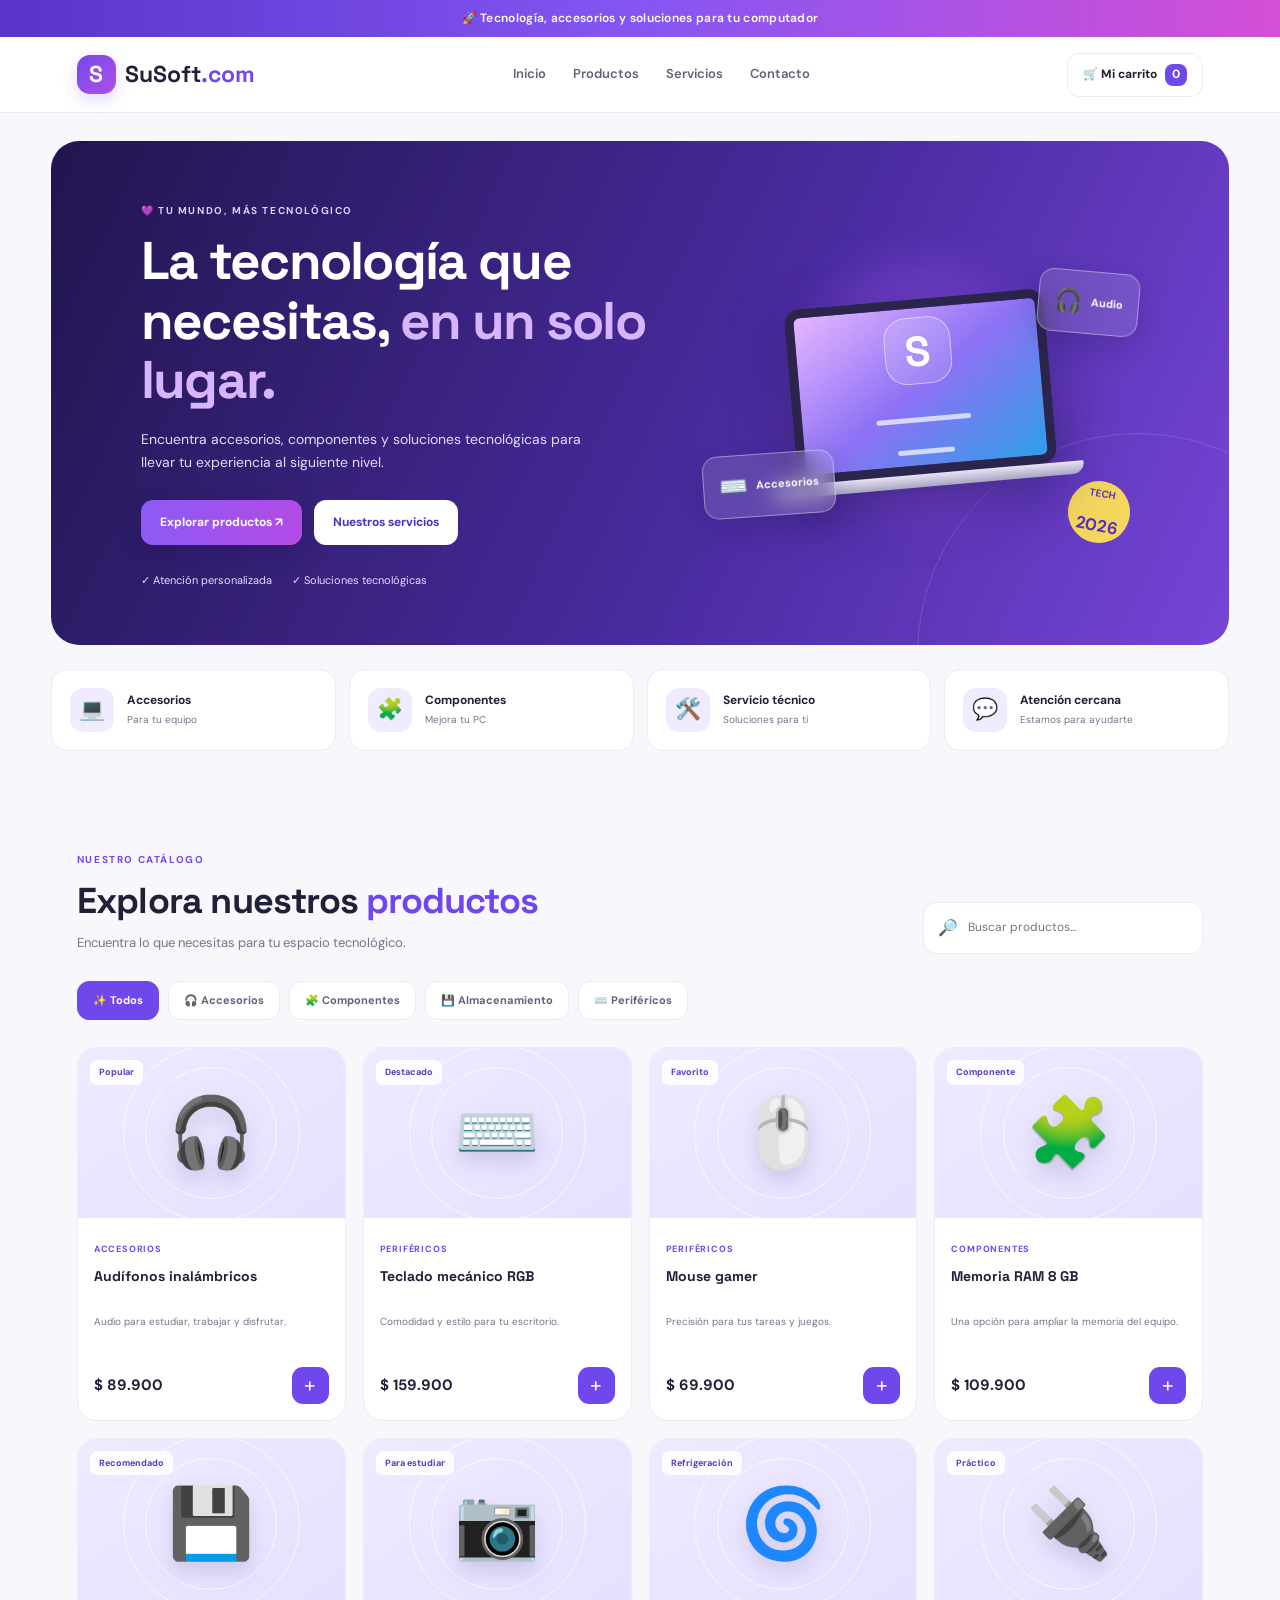
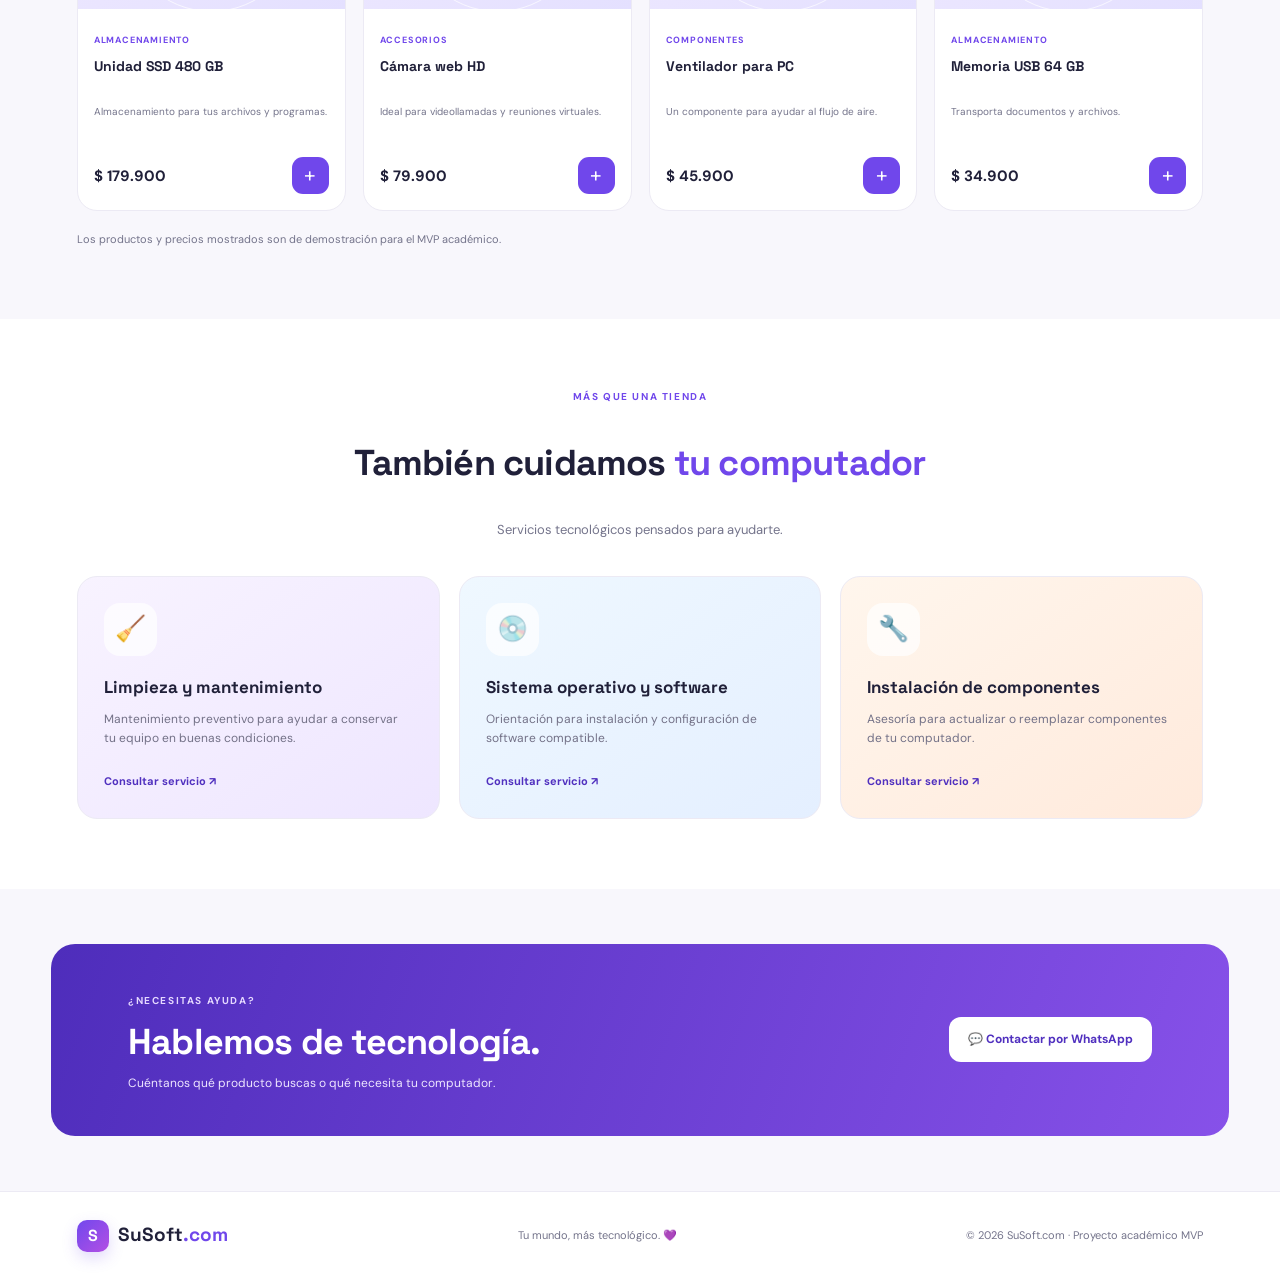
==== frontend/index.html @ 94ce2be9 "Primer avance del proyecto SuSoft.com" ====
<!DOCTYPE html>
<html lang="es">
<head>
    <meta charset="UTF-8">
    <meta name="viewport" content="width=device-width, initial-scale=1.0">
    <meta name="description" content="SuSoft.com: productos tecnológicos, accesorios y servicios para tu computador.">
    <title>SuSoft.com | Tecnología para todos</title>
    <link rel="stylesheet" href="styles.css">
    <script src="script.js" defer></script>
</head>
<body>
    <div class="top-bar">
        🚀 Tecnología, accesorios y soluciones para tu computador
    </div>

    <header class="header">
        <a href="#" class="logo">
            <span class="logo-icon">S</span>
            <span>SuSoft<span class="logo-dot">.com</span></span>
        </a>

        <nav class="nav">
            <a href="#inicio">Inicio</a>
            <a href="#productos">Productos</a>
            <a href="#servicios">Servicios</a>
            <a href="#contacto">Contacto</a>
        </nav>

        <button class="cart-button" id="cart-button" aria-label="Ver carrito">
            🛒 Mi carrito <span id="cart-count">0</span>
        </button>
    </header>

    <main>
        <section class="hero" id="inicio">
            <div class="hero-content">
                <span class="eyebrow">💜 TU MUNDO, MÁS TECNOLÓGICO</span>
                <h1>La tecnología que necesitas, <span>en un solo lugar.</span></h1>
                <p>
                    Encuentra accesorios, componentes y soluciones tecnológicas
                    para llevar tu experiencia al siguiente nivel.
                </p>
                <div class="hero-actions">
                    <a href="#productos" class="btn btn-primary">Explorar productos ↗</a>
                    <a href="#servicios" class="btn btn-light">Nuestros servicios</a>
                </div>
                <div class="hero-points">
                    <span>✓ Atención personalizada</span>
                    <span>✓ Soluciones tecnológicas</span>
                </div>
            </div>

            <div class="hero-art" aria-label="Ilustración tecnológica">
                <div class="art-glow"></div>
                <div class="floating-card card-one">🎧<span>Audio</span></div>
                <div class="floating-card card-two">⌨️<span>Accesorios</span></div>
                <div class="device-card">
                    <div class="device-screen">
                        <span class="screen-symbol">S</span>
                        <span class="screen-line"></span>
                        <span class="screen-line short"></span>
                    </div>
                    <div class="device-base"></div>
                </div>
                <div class="hero-badge">TECH<br><strong>2026</strong></div>
            </div>
        </section>

        <section class="benefits">
            <article><span>💻</span><div><strong>Accesorios</strong><small>Para tu equipo</small></div></article>
            <article><span>🧩</span><div><strong>Componentes</strong><small>Mejora tu PC</small></div></article>
            <article><span>🛠️</span><div><strong>Servicio técnico</strong><small>Soluciones para ti</small></div></article>
            <article><span>💬</span><div><strong>Atención cercana</strong><small>Estamos para ayudarte</small></div></article>
        </section>

        <section class="products-section section" id="productos">
            <div class="section-heading">
                <div>
                    <span class="eyebrow">NUESTRO CATÁLOGO</span>
                    <h2>Explora nuestros <span>productos</span></h2>
                    <p>Encuentra lo que necesitas para tu espacio tecnológico.</p>
                </div>
                <div class="search-box">
                    <span>🔎</span>
                    <input id="search-input" type="search" placeholder="Buscar productos..." aria-label="Buscar productos">
                </div>
            </div>

            <div class="categories" id="categories">
                <button class="category active" data-category="Todos">✨ Todos</button>
                <button class="category" data-category="Accesorios">🎧 Accesorios</button>
                <button class="category" data-category="Componentes">🧩 Componentes</button>
                <button class="category" data-category="Almacenamiento">💾 Almacenamiento</button>
                <button class="category" data-category="Periféricos">⌨️ Periféricos</button>
            </div>

            <div class="product-grid" id="product-grid">
                <p class="loading">Cargando catálogo...</p>
            </div>
            <p class="catalog-note">Los productos y precios mostrados son de demostración para el MVP académico.</p>
        </section>

        <section class="services-section section" id="servicios">
            <div class="section-heading centered">
                <span class="eyebrow">MÁS QUE UNA TIENDA</span>
                <h2>También cuidamos <span>tu computador</span></h2>
                <p>Servicios tecnológicos pensados para ayudarte.</p>
            </div>

            <div class="service-grid">
                <article class="service-card service-purple">
                    <div class="service-icon">🧹</div>
                    <h3>Limpieza y mantenimiento</h3>
                    <p>Mantenimiento preventivo para ayudar a conservar tu equipo en buenas condiciones.</p>
                    <a href="#contacto">Consultar servicio ↗</a>
                </article>
                <article class="service-card service-blue">
                    <div class="service-icon">💿</div>
                    <h3>Sistema operativo y software</h3>
                    <p>Orientación para instalación y configuración de software compatible.</p>
                    <a href="#contacto">Consultar servicio ↗</a>
                </article>
                <article class="service-card service-orange">
                    <div class="service-icon">🔧</div>
                    <h3>Instalación de componentes</h3>
                    <p>Asesoría para actualizar o reemplazar componentes de tu computador.</p>
                    <a href="#contacto">Consultar servicio ↗</a>
                </article>
            </div>
        </section>

        <section class="contact-section" id="contacto">
            <div>
                <span class="eyebrow">¿NECESITAS AYUDA?</span>
                <h2>Hablemos de tecnología.</h2>
                <p>Cuéntanos qué producto buscas o qué necesita tu computador.</p>
            </div>
            <a class="btn btn-light" href="https://wa.me/" target="_blank" rel="noopener noreferrer">💬 Contactar por WhatsApp</a>
        </section>
    </main>

    <footer class="footer">
        <a href="#inicio" class="logo">
            <span class="logo-icon">S</span>
            <span>SuSoft<span class="logo-dot">.com</span></span>
        </a>
        <p>Tu mundo, más tecnológico. 💜</p>
        <small>© 2026 SuSoft.com · Proyecto académico MVP</small>
    </footer>

    <div class="toast" id="toast" role="status" aria-live="polite"></div>

    <dialog class="cart-dialog" id="cart-dialog">
        <div class="dialog-header">
            <div>
                <span class="eyebrow">TU COMPRA</span>
                <h2>Mi carrito 🛒</h2>
            </div>
            <button class="close-button" id="close-cart" aria-label="Cerrar carrito">✕</button>
        </div>
        <div id="cart-items" class="cart-items"></div>
        <div class="cart-total">
            <span>Total estimado</span>
            <strong id="cart-total">$0</strong>
        </div>
        <p class="cart-disclaimer">Carrito demostrativo. Todavía no procesa pagos ni pedidos reales.</p>
    </dialog>
</body>
</html>
---- frontend/styles.css ----
@import url('https://fonts.googleapis.com/css2?family=DM+Sans:wght@400;500;600;700&family=Space+Grotesk:wght@400;500;600;700&display=swap');

:root {
    --purple: #7047eb;
    --purple-dark: #5030bf;
    --ink: #202039;
    --muted: #74748b;
    --surface: #ffffff;
    --background: #f8f7fc;
    --border: #eceaf4;
    --radius: 20px;
}

* {
    box-sizing: border-box;
    margin: 0;
    padding: 0;
}

html {
    scroll-behavior: smooth;
    scroll-padding-top: 95px;
}

body {
    font-family: 'DM Sans', sans-serif;
    color: var(--ink);
    background: var(--background);
    line-height: 1.6;
}

button, input {
    font: inherit;
}

button, a {
    -webkit-tap-highlight-color: transparent;
}

a {
    color: inherit;
    text-decoration: none;
}

button {
    cursor: pointer;
}

.top-bar {
    padding: 9px 20px;
    text-align: center;
    color: white;
    background: linear-gradient(90deg, #5834cb, #8556f2, #d44fd6);
    font-size: 12px;
    font-weight: 600;
    letter-spacing: .3px;
}

.header {
    min-height: 76px;
    padding: 12px 6%;
    display: flex;
    align-items: center;
    justify-content: space-between;
    gap: 24px;
    background: white;
    border-bottom: 1px solid var(--border);
}

.logo {
    display: inline-flex;
    align-items: center;
    gap: 9px;
    font-family: 'Space Grotesk', sans-serif;
    font-size: 23px;
    font-weight: 700;
    white-space: nowrap;
}

.logo-icon {
    display: grid;
    place-items: center;
    width: 39px;
    height: 39px;
    border-radius: 13px;
    color: white;
    background: linear-gradient(135deg, #7148ed, #b34fe4);
    box-shadow: 0 6px 15px #7047eb35;
}

.logo-dot {
    color: var(--purple);
}

.nav {
    display: flex;
    align-items: center;
    gap: 27px;
}

.nav a {
    color: #626178;
    font-size: 13px;
    font-weight: 600;
    transition: color .2s;
}

.nav a:hover {
    color: var(--purple);
}

.cart-button {
    padding: 10px 15px;
    border: 1px solid var(--border);
    border-radius: 12px;
    color: var(--ink);
    background: white;
    font-size: 12px;
    font-weight: 700;
    white-space: nowrap;
}

#cart-count {
    display: inline-grid;
    place-items: center;
    min-width: 22px;
    height: 22px;
    margin-left: 5px;
    border-radius: 8px;
    color: white;
    background: var(--purple);
}

.hero {
    position: relative;
    overflow: hidden;
    display: grid;
    grid-template-columns: 1.1fr .9fr;
    align-items: center;
    gap: 30px;
    min-height: 440px;
    margin: 28px 4% 0;
    padding: 55px 7%;
    border-radius: 28px;
    color: white;
    background: linear-gradient(115deg, #21154e, #492b9f 58%, #7545d7);
}

.hero::after {
    position: absolute;
    right: -130px;
    bottom: -230px;
    width: 440px;
    height: 440px;
    border: 1px solid #ffffff22;
    border-radius: 50%;
    content: "";
}

.hero-content {
    position: relative;
    z-index: 2;
    max-width: 580px;
}

.eyebrow {
    display: inline-block;
    margin-bottom: 12px;
    color: var(--purple);
    font-size: 10px;
    font-weight: 700;
    letter-spacing: 1.6px;
}

.hero .eyebrow {
    color: #e0ceff;
}

.hero h1 {
    font-family: 'Space Grotesk', sans-serif;
    font-size: clamp(32px, 4.2vw, 53px);
    line-height: 1.12;
    letter-spacing: -1.7px;
}

.hero h1 span {
    color: #d7b6ff;
}

.hero-content > p {
    max-width: 440px;
    margin-top: 19px;
    color: #e1daf8;
    font-size: 14px;
}

.hero-actions {
    display: flex;
    flex-wrap: wrap;
    gap: 12px;
    margin-top: 27px;
}

.btn {
    display: inline-flex;
    align-items: center;
    justify-content: center;
    min-height: 45px;
    padding: 12px 19px;
    border: 0;
    border-radius: 12px;
    font-size: 12px;
    font-weight: 700;
    transition: transform .2s, box-shadow .2s;
}

.btn:hover {
    transform: translateY(-2px);
}

.btn-primary {
    color: white;
    background: linear-gradient(100deg, #8c5af5, #b44be5);
    box-shadow: 0 8px 22px #150d4238;
}

.btn-light {
    color: var(--purple-dark);
    background: white;
}

.hero-points {
    display: flex;
    flex-wrap: wrap;
    gap: 20px;
    margin-top: 27px;
    color: #e4dcff;
    font-size: 11px;
}

.hero-art {
    position: relative;
    display: grid;
    place-items: center;
    min-height: 300px;
}

.art-glow {
    position: absolute;
    width: 260px;
    height: 260px;
    border-radius: 50%;
    background: #a45aff4c;
    filter: blur(20px);
}

.device-card {
    position: relative;
    z-index: 1;
    width: min(260px, 75%);
    transform: rotate(-5deg);
}

.device-screen {
    display: grid;
    place-items: center;
    gap: 15px;
    height: 175px;
    border: 9px solid #2b244b;
    border-radius: 15px;
    background: linear-gradient(145deg, #e4b6ff, #8d71f5 50%, #2f9fe7);
    box-shadow: 0 25px 55px #140c3c80;
}

.screen-symbol {
    display: grid;
    place-items: center;
    width: 67px;
    height: 67px;
    border: 1px solid #ffffff80;
    border-radius: 22px;
    color: white;
    background: #ffffff25;
    font-family: 'Space Grotesk', sans-serif;
    font-size: 42px;
    font-weight: 700;
}

.screen-line {
    width: 95px;
    height: 5px;
    border-radius: 10px;
    background: #ffffffb3;
}

.screen-line.short {
    width: 57px;
    margin-top: -8px;
}

.device-base {
    width: 120%;
    height: 13px;
    margin-left: -10%;
    border-radius: 2px 2px 14px 14px;
    background: linear-gradient(#e7e4f2, #a8a4c3);
}

.floating-card {
    position: absolute;
    z-index: 2;
    display: flex;
    align-items: center;
    gap: 8px;
    padding: 12px 15px;
    border: 1px solid #ffffff65;
    border-radius: 15px;
    color: white;
    background: #ffffff20;
    backdrop-filter: blur(12px);
    font-size: 23px;
    box-shadow: 0 10px 30px #140c3c30;
}

.floating-card span {
    font-size: 11px;
    font-weight: 700;
}

.card-one {
    top: 28px;
    right: 0;
    transform: rotate(5deg);
}

.card-two {
    bottom: 27px;
    left: 0;
    transform: rotate(-4deg);
}

.hero-badge {
    position: absolute;
    right: 9px;
    bottom: 0;
    display: grid;
    place-items: center;
    width: 62px;
    height: 62px;
    border-radius: 50%;
    color: #5932bd;
    background: #f5d75e;
    font-size: 10px;
    font-weight: 700;
    line-height: 1.2;
    transform: rotate(10deg);
}

.hero-badge strong {
    font-size: 17px;
}

.benefits {
    display: grid;
    grid-template-columns: repeat(4, 1fr);
    gap: 13px;
    margin: 24px 4%;
}

.benefits article {
    display: flex;
    align-items: center;
    gap: 13px;
    padding: 18px;
    border: 1px solid var(--border);
    border-radius: 16px;
    background: white;
}

.benefits article > span {
    display: grid;
    place-items: center;
    flex-shrink: 0;
    width: 44px;
    height: 44px;
    border-radius: 13px;
    background: #f0ebff;
    font-size: 21px;
}

.benefits strong, .benefits small {
    display: block;
}

.benefits strong {
    font-size: 12px;
}

.benefits small {
    margin-top: 2px;
    color: var(--muted);
    font-size: 10px;
}

.section {
    padding: 70px 6%;
}

.section-heading {
    display: flex;
    align-items: end;
    justify-content: space-between;
    gap: 25px;
}

.section-heading h2, .contact-section h2 {
    font-family: 'Space Grotesk', sans-serif;
    font-size: clamp(25px, 3vw, 36px);
    line-height: 1.2;
    letter-spacing: -.8px;
}

.section-heading h2 span {
    color: var(--purple);
}

.section-heading p {
    margin-top: 10px;
    color: var(--muted);
    font-size: 13px;
}

.search-box {
    display: flex;
    align-items: center;
    gap: 10px;
    width: min(280px, 100%);
    padding: 12px 14px;
    border: 1px solid var(--border);
    border-radius: 13px;
    background: white;
}

.search-box input {
    width: 100%;
    min-width: 0;
    border: 0;
    outline: none;
    color: var(--ink);
    background: transparent;
    font-size: 12px;
}

.categories {
    display: flex;
    flex-wrap: wrap;
    gap: 9px;
    margin: 27px 0;
}

.category {
    padding: 10px 15px;
    border: 1px solid var(--border);
    border-radius: 12px;
    color: #626178;
    background: white;
    font-size: 11px;
    font-weight: 700;
    transition: .2s;
}

.category:hover, .category.active {
    border-color: var(--purple);
    color: white;
    background: var(--purple);
}

.product-grid {
    display: grid;
    grid-template-columns: repeat(4, minmax(0, 1fr));
    gap: 17px;
}

.product-card {
    overflow: hidden;
    border: 1px solid var(--border);
    border-radius: var(--radius);
    background: white;
    transition: transform .25s, box-shadow .25s;
}

.product-card:hover {
    transform: translateY(-5px);
    box-shadow: 0 15px 35px #31205e12;
}

.product-art {
    position: relative;
    display: grid;
    place-items: center;
    min-height: 170px;
    overflow: hidden;
    background: linear-gradient(145deg, #f0eaff, #e4e0ff);
}

.product-art::before, .product-art::after {
    position: absolute;
    width: 130px;
    height: 130px;
    border: 1px solid #ffffffb0;
    border-radius: 50%;
    content: "";
}

.product-art::after {
    width: 175px;
    height: 175px;
}

.product-emoji {
    position: relative;
    z-index: 1;
    font-size: 69px;
    filter: drop-shadow(0 10px 10px #31205e25);
    transition: transform .25s;
}

.product-card:hover .product-emoji {
    transform: scale(1.08) rotate(-3deg);
}

.product-tag {
    position: absolute;
    z-index: 2;
    top: 12px;
    left: 12px;
    padding: 5px 9px;
    border-radius: 7px;
    color: #5d37c8;
    background: #ffffffdc;
    font-size: 9px;
    font-weight: 700;
}

.product-info {
    padding: 16px;
}

.product-category {
    color: var(--purple);
    font-size: 9px;
    font-weight: 700;
    text-transform: uppercase;
    letter-spacing: .8px;
}

.product-info h3 {
    min-height: 42px;
    margin-top: 6px;
    font-family: 'Space Grotesk', sans-serif;
    font-size: 14px;
    line-height: 1.5;
}

.product-description {
    min-height: 38px;
    margin-top: 6px;
    color: var(--muted);
    font-size: 10px;
}

.product-bottom {
    display: flex;
    align-items: center;
    justify-content: space-between;
    gap: 8px;
    margin-top: 15px;
}

.product-price {
    font-size: 15px;
    font-weight: 700;
}

.add-button {
    display: grid;
    place-items: center;
    width: 37px;
    height: 37px;
    border: 0;
    border-radius: 11px;
    color: white;
    background: var(--purple);
    font-size: 21px;
    transition: background .2s, transform .2s;
}

.add-button:hover {
    background: var(--purple-dark);
    transform: scale(1.06);
}

.catalog-note {
    margin-top: 20px;
    color: var(--muted);
    font-size: 11px;
}

.loading, .empty-results {
    grid-column: 1 / -1;
    padding: 30px;
    color: var(--muted);
    text-align: center;
}

.services-section {
    background: white;
}

.centered {
    display: flex;
    flex-direction: column;
    align-items: center;
    text-align: center;
}

.service-grid {
    display: grid;
    grid-template-columns: repeat(3, 1fr);
    gap: 19px;
    margin-top: 35px;
}

.service-card {
    padding: 26px;
    border: 1px solid var(--border);
    border-radius: 20px;
}

.service-purple {
    background: linear-gradient(145deg, #f8f3ff, #eee6ff);
}

.service-blue {
    background: linear-gradient(145deg, #eff8ff, #e4efff);
}

.service-orange {
    background: linear-gradient(145deg, #fff6ed, #ffeadc);
}

.service-icon {
    display: grid;
    place-items: center;
    width: 53px;
    height: 53px;
    border-radius: 16px;
    background: #ffffffb8;
    font-size: 25px;
}

.service-card h3 {
    margin-top: 18px;
    font-family: 'Space Grotesk', sans-serif;
    font-size: 17px;
}

.service-card p {
    margin: 9px 0 18px;
    color: #737187;
    font-size: 12px;
}

.service-card a {
    color: var(--purple-dark);
    font-size: 11px;
    font-weight: 700;
}

.contact-section {
    display: flex;
    align-items: center;
    justify-content: space-between;
    gap: 25px;
    margin: 55px 4%;
    padding: 42px 6%;
    border-radius: 24px;
    color: white;
    background: linear-gradient(110deg, #4e2dbb, #8751e9);
}

.contact-section .eyebrow {
    color: #e5d8ff;
}

.contact-section p {
    margin-top: 10px;
    color: #eee6ff;
    font-size: 12px;
}

.contact-section .btn {
    flex-shrink: 0;
}

.footer {
    display: flex;
    flex-wrap: wrap;
    align-items: center;
    justify-content: space-between;
    gap: 16px;
    padding: 28px 6%;
    border-top: 1px solid var(--border);
    background: white;
}

.footer .logo {
    font-size: 19px;
}

.footer .logo-icon {
    width: 32px;
    height: 32px;
    border-radius: 10px;
    font-size: 16px;
}

.footer p, .footer small {
    color: var(--muted);
    font-size: 11px;
}

.toast {
    position: fixed;
    z-index: 10;
    right: 22px;
    bottom: 22px;
    max-width: calc(100% - 44px);
    padding: 13px 19px;
    border-radius: 12px;
    color: white;
    background: #292044;
    box-shadow: 0 10px 30px #0002;
    font-size: 12px;
    opacity: 0;
    pointer-events: none;
    transform: translateY(10px);
    transition: .25s;
}

.toast.show {
    opacity: 1;
    transform: translateY(0);
}

.cart-dialog {
    width: min(480px, calc(100% - 28px));
    max-height: 85vh;
    margin: auto;
    padding: 25px;
    border: 1px solid var(--border);
    border-radius: 22px;
    color: var(--ink);
    background: white;
    box-shadow: 0 25px 80px #17102f35;
}

.cart-dialog::backdrop {
    background: #19132e85;
    backdrop-filter: blur(3px);
}

.dialog-header {
    display: flex;
    align-items: center;
    justify-content: space-between;
    gap: 15px;
}

.dialog-header h2 {
    font-family: 'Space Grotesk', sans-serif;
}

.close-button {
    width: 36px;
    height: 36px;
    border: 1px solid var(--border);
    border-radius: 10px;
    background: white;
}

.cart-items {
    display: grid;
    gap: 12px;
    max-height: 40vh;
    overflow-y: auto;
    margin: 20px 0;
}

.cart-row {
    display: flex;
    align-items: center;
    gap: 12px;
    padding: 12px;
    border-radius: 13px;
    background: var(--background);
}

.cart-row-emoji {
    font-size: 27px;
}

.cart-row-info {
    flex: 1;
    min-width: 0;
}

.cart-row-info strong, .cart-row-info small {
    display: block;
}

.cart-row-info strong {
    font-size: 12px;
}

.cart-row-info small {
    color: var(--muted);
    font-size: 11px;
}

.remove-button {
    padding: 7px;
    border: 0;
    border-radius: 8px;
    color: #b52f61;
    background: #ffeaf1;
    font-size: 10px;
}

.cart-total {
    display: flex;
    align-items: center;
    justify-content: space-between;
    padding-top: 18px;
    border-top: 1px solid var(--border);
}

.cart-total strong {
    color: var(--purple);
    font-size: 21px;
}

.cart-disclaimer {
    margin-top: 12px;
    color: var(--muted);
    font-size: 10px;
}

@media (max-width: 1000px) {
    .header {
        flex-wrap: wrap;
    }

    .nav {
        order: 3;
        width: 100%;
        justify-content: center;
        gap: 22px;
    }

    .hero {
        padding: 45px 5%;
    }

    .benefits {
        grid-template-columns: repeat(2, 1fr);
    }

    .product-grid {
        grid-template-columns: repeat(2, minmax(0, 1fr));
    }
}

@media (max-width: 650px) {
    .top-bar {
        font-size: 10px;
    }

    .header {
        padding: 14px 5%;
        gap: 12px;
    }

    .logo {
        font-size: 20px;
    }

    .cart-button {
        padding: 8px;
        font-size: 10px;
    }

    .nav {
        justify-content: space-between;
        gap: 8px;
    }

    .nav a {
        font-size: 11px;
    }

    .hero {
        grid-template-columns: 1fr;
        gap: 8px;
        margin: 16px 3%;
        padding: 36px 7%;
    }

    .hero h1 {
        font-size: 36px;
    }

    .hero-art {
        min-height: 260px;
    }

    .device-card {
        width: 220px;
    }

    .device-screen {
        height: 145px;
    }

    .benefits {
        gap: 9px;
        margin: 15px 3%;
    }

    .benefits article {
        gap: 9px;
        padding: 12px 9px;
    }

    .benefits article > span {
        width: 36px;
        height: 36px;
        font-size: 17px;
    }

    .benefits strong {
        font-size: 10px;
    }

    .benefits small {
        font-size: 9px;
    }

    .section {
        padding: 48px 5%;
    }

    .section-heading {
        align-items: stretch;
        flex-direction: column;
        gap: 18px;
    }

    .search-box {
        width: 100%;
    }

    .categories {
        gap: 7px;
    }

    .category {
        padding: 9px 10px;
        font-size: 10px;
    }

    .product-grid {
        gap: 10px;
    }

    .product-art {
        min-height: 130px;
    }

    .product-emoji {
        font-size: 52px;
    }

    .product-info {
        padding: 11px;
    }

    .product-info h3 {
        font-size: 12px;
    }

    .product-price {
        font-size: 12px;
    }

    .product-description {
        font-size: 9px;
    }

    .service-grid {
        grid-template-columns: 1fr;
    }

    .contact-section {
        align-items: flex-start;
        flex-direction: column;
        margin: 25px 3%;
        padding: 30px 7%;
    }

    .footer {
        align-items: flex-start;
        flex-direction: column;
    }
}
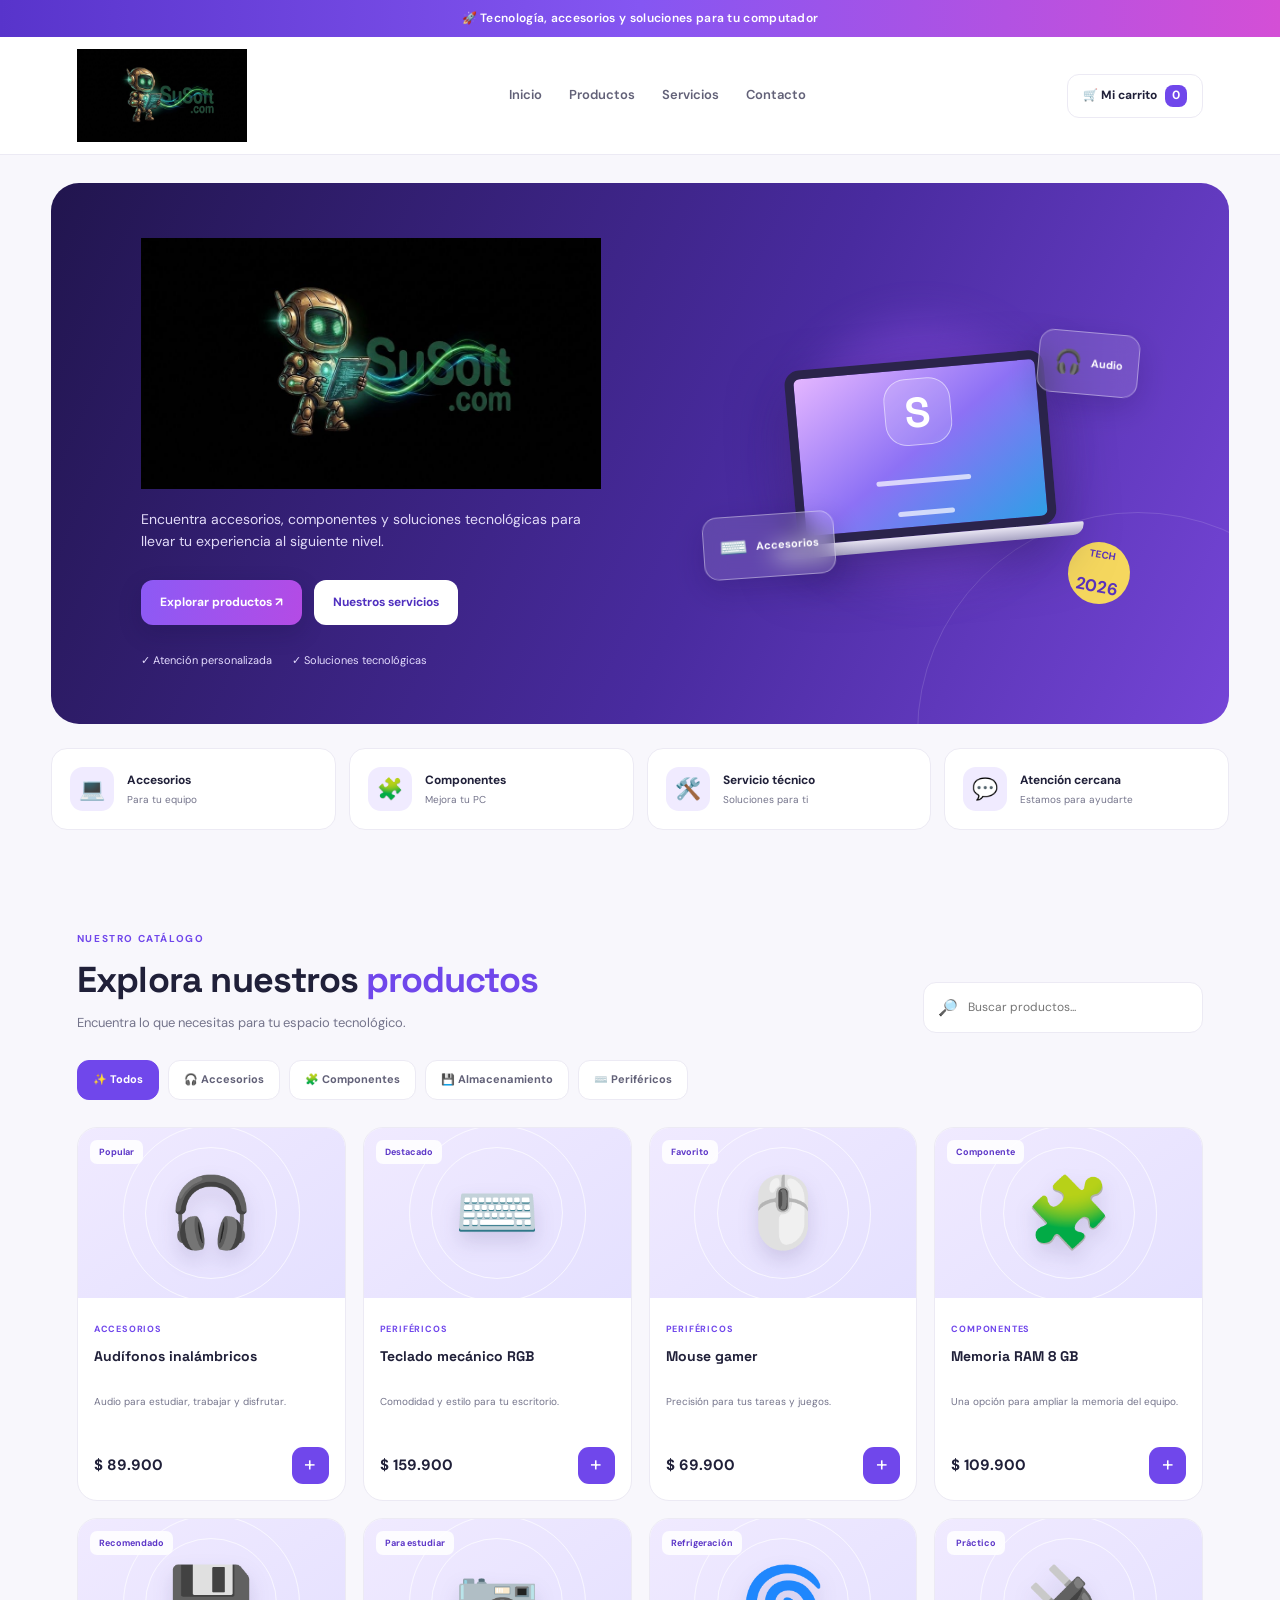
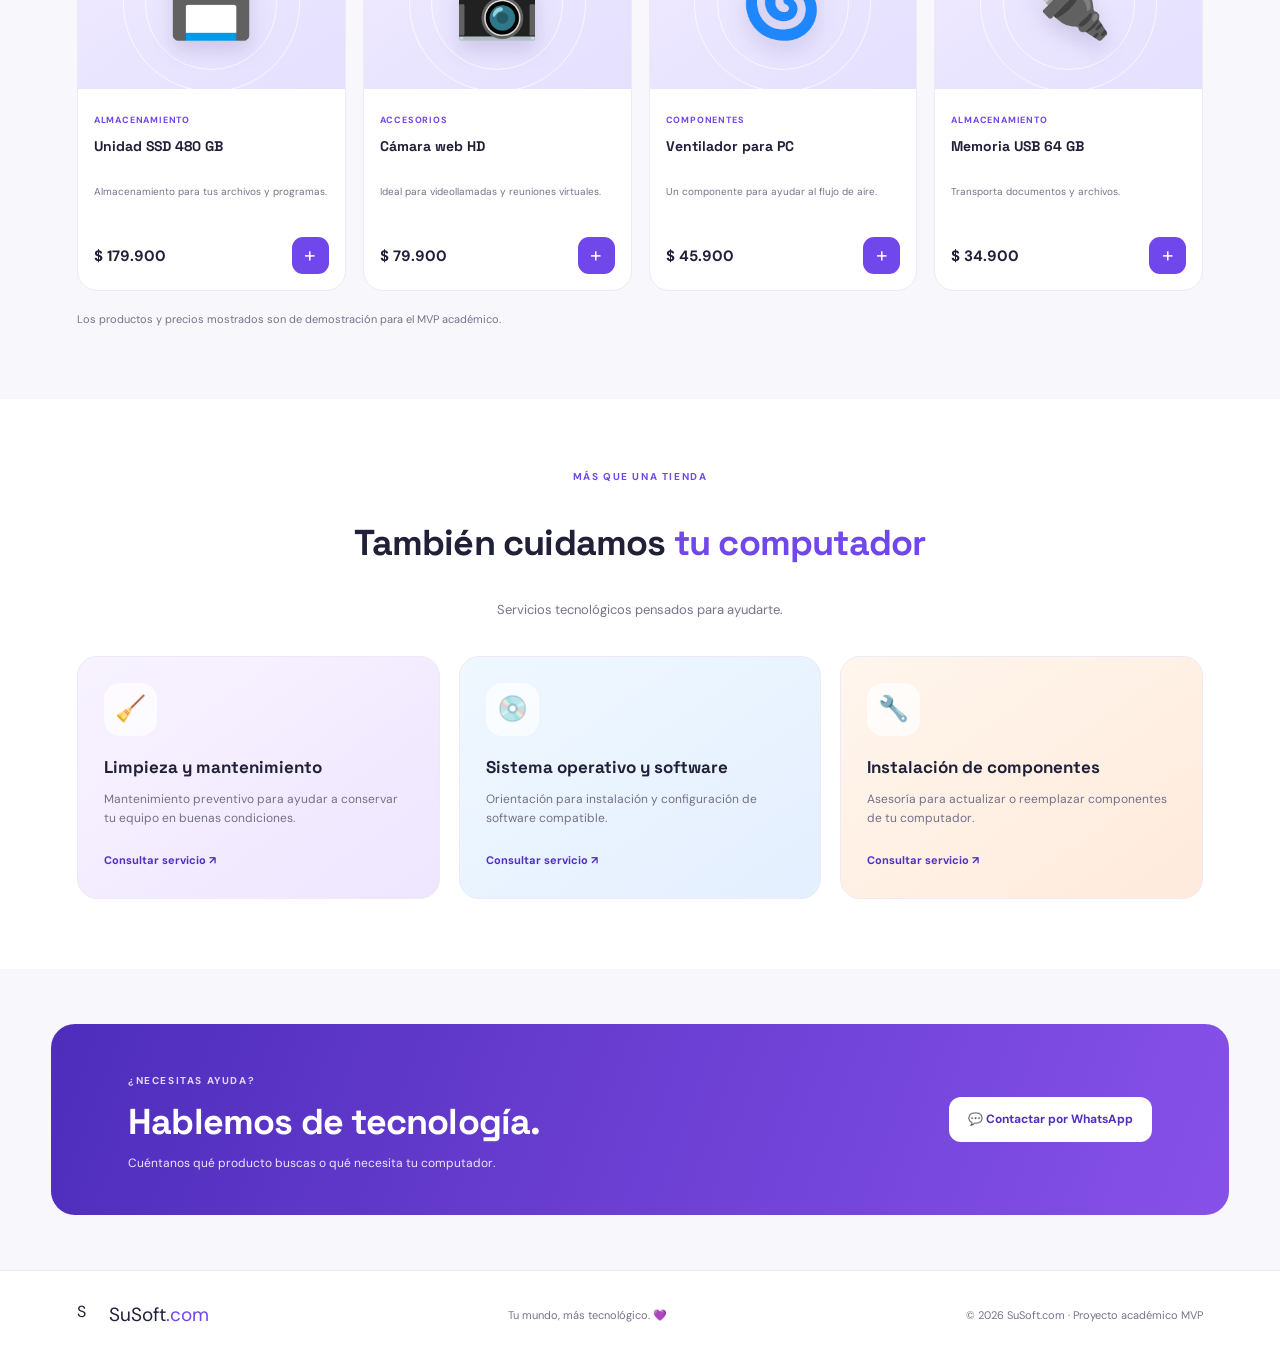
==== commit 24635a82: "Respaldo antes del rediseño futurista de SuSoft" ====
--- a/frontend/index.html
+++ b/frontend/index.html
@@ -14,29 +14,32 @@
         🚀 Tecnología, accesorios y soluciones para tu computador
     </div>
 
-    <header class="header">
-        <a href="#" class="logo">
-            <span class="logo-icon">S</span>
-            <span>SuSoft<span class="logo-dot">.com</span></span>
-        </a>
+   
+<header class="header">
+    <a href="#inicio" class="logo">
+        <img src="img/logo-susoft.jpeg" alt="SuSoft.com - Tecnología y soluciones">
+    </a>
 
-        <nav class="nav">
-            <a href="#inicio">Inicio</a>
-            <a href="#productos">Productos</a>
-            <a href="#servicios">Servicios</a>
-            <a href="#contacto">Contacto</a>
-        </nav>
+    <nav class="nav">
+        <a href="#inicio">Inicio</a>
+        <a href="#productos">Productos</a>
+        <a href="#servicios">Servicios</a>
+        <a href="#contacto">Contacto</a>
+    </nav>
 
-        <button class="cart-button" id="cart-button" aria-label="Ver carrito">
-            🛒 Mi carrito <span id="cart-count">0</span>
-        </button>
-    </header>
+    <button class="cart-button" id="cart-button" aria-label="Ver carrito">
+        🛒 Mi carrito <span id="cart-count">0</span>
+    </button>
+</header>
 
     <main>
         <section class="hero" id="inicio">
             <div class="hero-content">
-                <span class="eyebrow">💜 TU MUNDO, MÁS TECNOLÓGICO</span>
-                <h1>La tecnología que necesitas, <span>en un solo lugar.</span></h1>
+                <img 
+                src="img/logo-susoft.jpeg" 
+                alt="SuSoft.com - Tu mundo, más tecnológico"
+                class="hero-logo"
+                >
                 <p>
                     Encuentra accesorios, componentes y soluciones tecnológicas
                     para llevar tu experiencia al siguiente nivel.
--- a/frontend/styles.css
+++ b/frontend/styles.css
@@ -68,26 +68,21 @@
     border-bottom: 1px solid var(--border);
 }
 
+
 .logo {
     display: inline-flex;
     align-items: center;
-    gap: 9px;
-    font-family: 'Space Grotesk', sans-serif;
-    font-size: 23px;
-    font-weight: 700;
-    white-space: nowrap;
-}
-
-.logo-icon {
-    display: grid;
-    place-items: center;
-    width: 39px;
-    height: 39px;
-    border-radius: 13px;
-    color: white;
-    background: linear-gradient(135deg, #7148ed, #b34fe4);
-    box-shadow: 0 6px 15px #7047eb35;
-}
+    text-decoration: none;
+    flex-shrink: 0;
+}
+
+.logo img {
+    display: block;
+    width: 170px;
+    height: auto;
+    object-fit: contain;
+}
+
 
 .logo-dot {
     color: var(--purple);
@@ -1024,3 +1019,14 @@
         flex-direction: column;
     }
 }
+
+/* Logo principal del banner */
+.hero-logo {
+    display: block;
+    width: 100%;
+    max-width: 460px;
+    height: auto;
+    object-fit: contain;
+    mix-blend-mode: screen;
+    margin-bottom: 18px;
+}
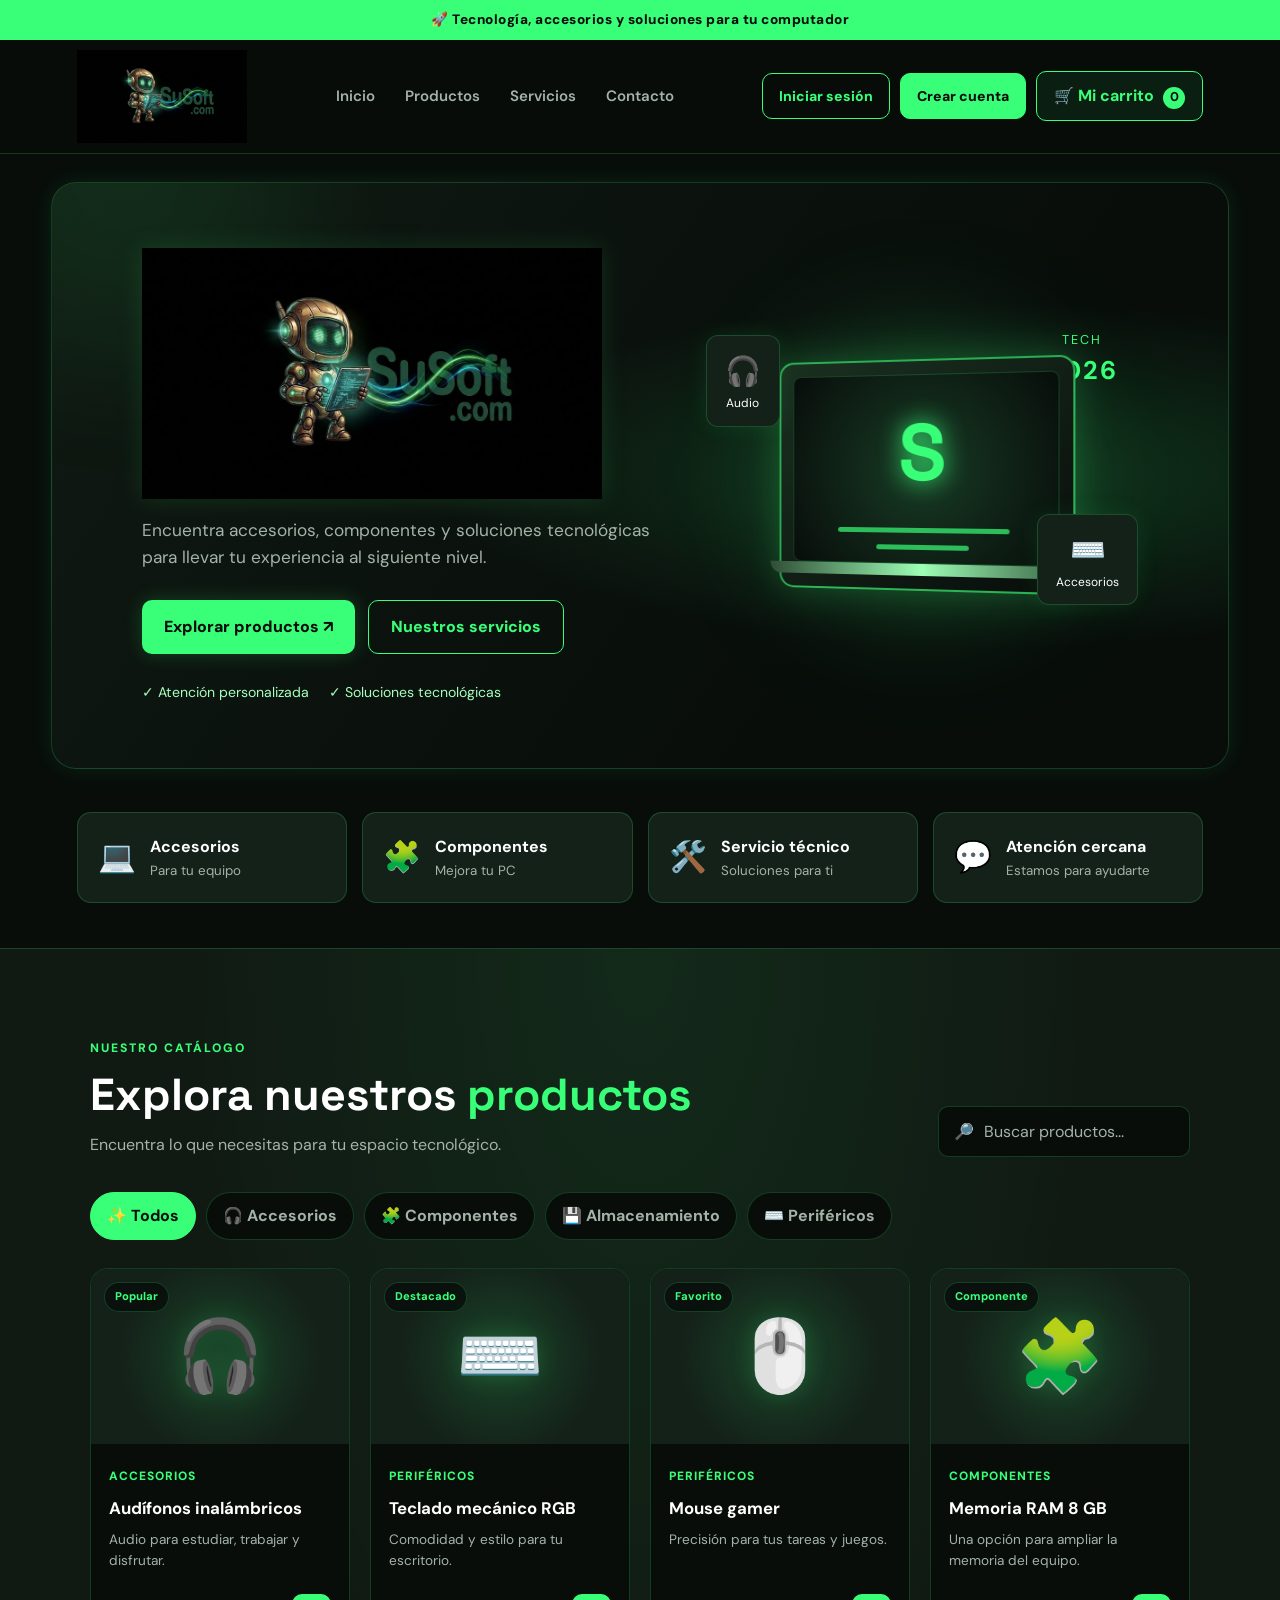
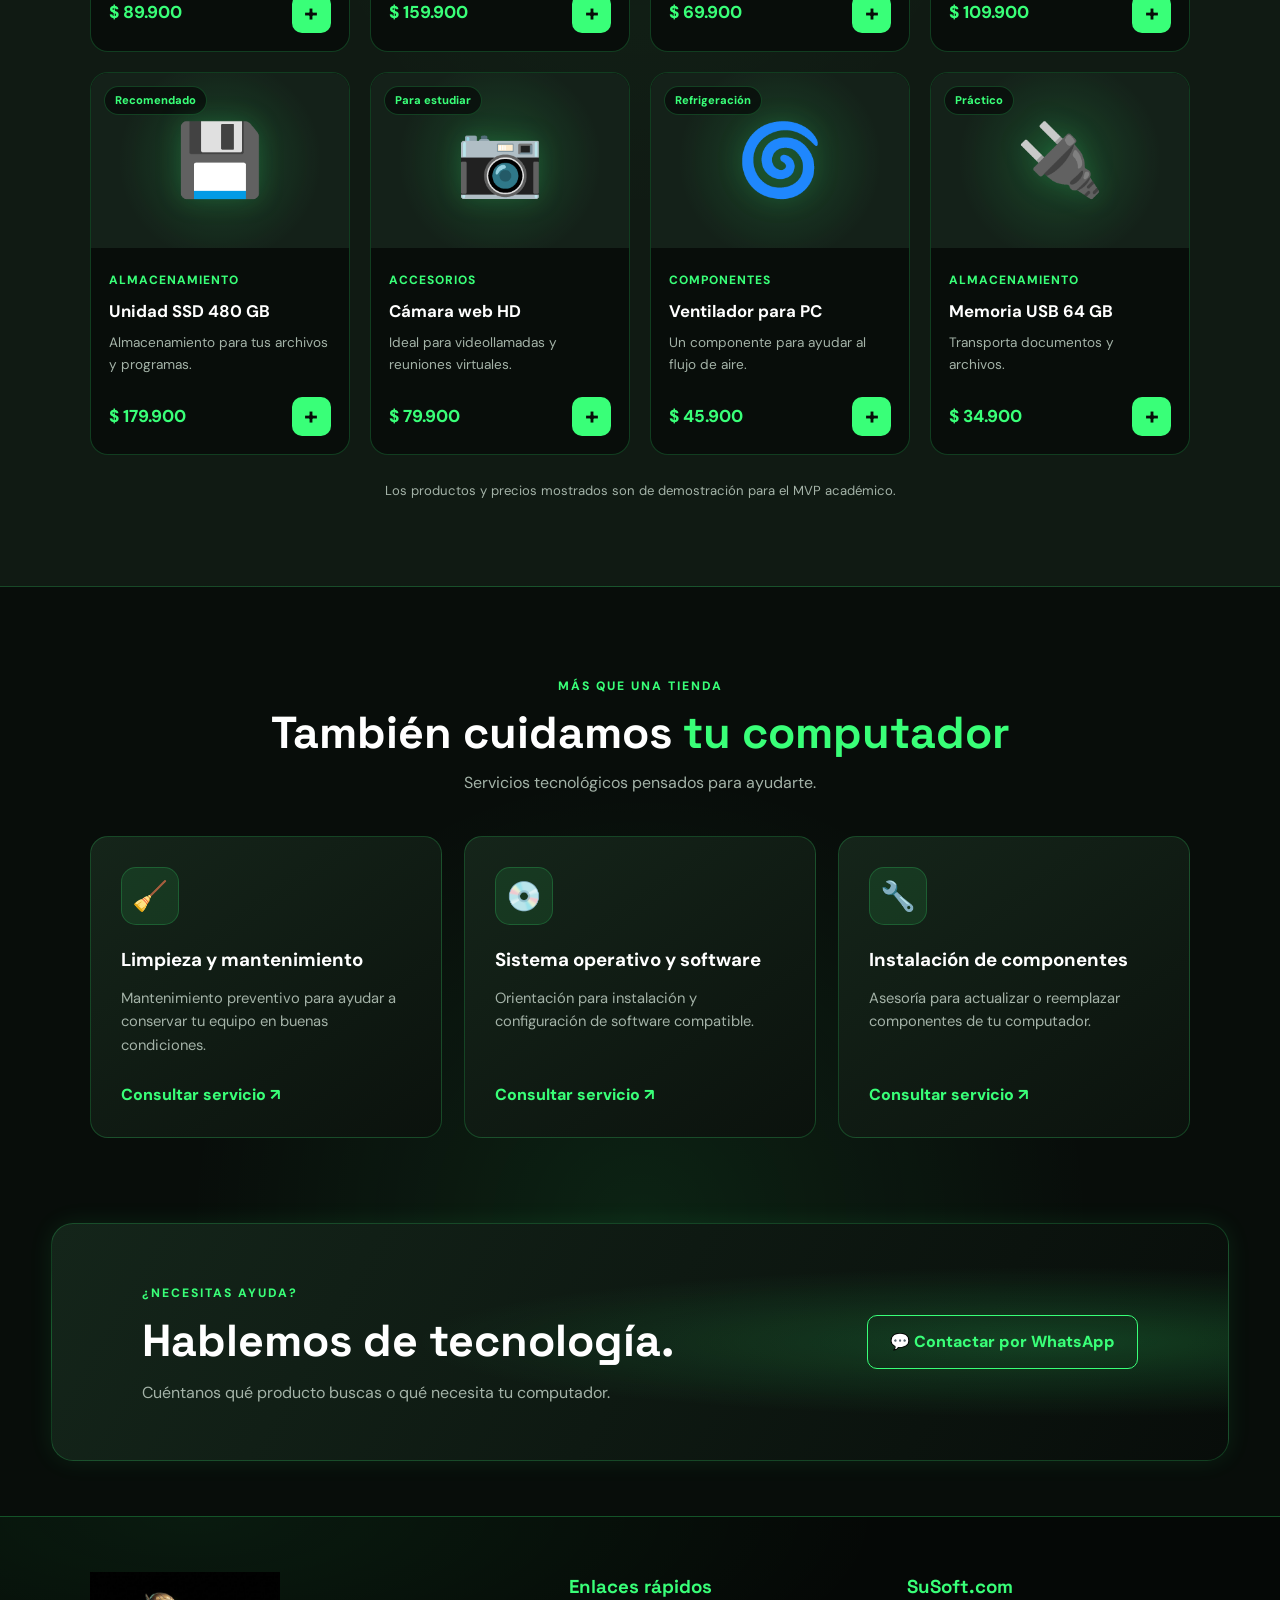
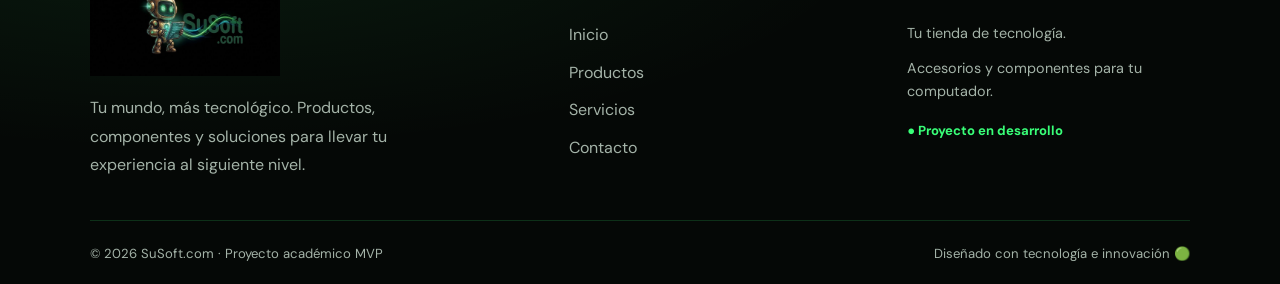
==== commit d87725a8: "Implementar ventanas de inicio de sesión y registro" ====
--- a/frontend/index.html
+++ b/frontend/index.html
@@ -9,55 +9,86 @@
     <link rel="stylesheet" href="styles.css">
     <script src="script.js" defer></script>
 </head>
+
 <body>
+
     <div class="top-bar">
         🚀 Tecnología, accesorios y soluciones para tu computador
     </div>
 
-   
-<header class="header">
-    <a href="#inicio" class="logo">
-        <img src="img/logo-susoft.jpeg" alt="SuSoft.com - Tecnología y soluciones">
-    </a>
-
-    <nav class="nav">
-        <a href="#inicio">Inicio</a>
-        <a href="#productos">Productos</a>
-        <a href="#servicios">Servicios</a>
-        <a href="#contacto">Contacto</a>
-    </nav>
-
-    <button class="cart-button" id="cart-button" aria-label="Ver carrito">
-        🛒 Mi carrito <span id="cart-count">0</span>
-    </button>
-</header>
+    <header class="header">
+
+        <a href="#inicio" class="logo">
+            <img src="img/logo-susoft.jpeg" alt="SuSoft.com - Tecnología y soluciones">
+        </a>
+
+        <nav class="nav">
+            <a href="#inicio">Inicio</a>
+            <a href="#productos">Productos</a>
+            <a href="#servicios">Servicios</a>
+            <a href="#contacto">Contacto</a>
+        </nav>
+
+        <div class="header-actions">
+
+            <button type="button" class="login-button" id="login-button">
+                Iniciar sesión
+            </button>
+
+            <button type="button" class="register-button" id="register-button">
+                Crear cuenta
+            </button>
+
+            <button type="button" class="cart-button" id="cart-button" aria-label="Ver carrito">
+                🛒 Mi carrito <span id="cart-count">0</span>
+            </button>
+
+        </div>
+
+    </header>
 
     <main>
+
+        <!-- INICIO -->
         <section class="hero" id="inicio">
+
             <div class="hero-content">
-                <img 
-                src="img/logo-susoft.jpeg" 
-                alt="SuSoft.com - Tu mundo, más tecnológico"
-                class="hero-logo"
+
+                <img
+                    src="img/logo-susoft.jpeg"
+                    alt="SuSoft.com - Tu mundo, más tecnológico"
+                    class="hero-logo"
                 >
+
                 <p>
                     Encuentra accesorios, componentes y soluciones tecnológicas
                     para llevar tu experiencia al siguiente nivel.
                 </p>
+
                 <div class="hero-actions">
                     <a href="#productos" class="btn btn-primary">Explorar productos ↗</a>
                     <a href="#servicios" class="btn btn-light">Nuestros servicios</a>
                 </div>
+
                 <div class="hero-points">
                     <span>✓ Atención personalizada</span>
                     <span>✓ Soluciones tecnológicas</span>
                 </div>
+
             </div>
 
             <div class="hero-art" aria-label="Ilustración tecnológica">
+
                 <div class="art-glow"></div>
-                <div class="floating-card card-one">🎧<span>Audio</span></div>
-                <div class="floating-card card-two">⌨️<span>Accesorios</span></div>
+
+                <div class="floating-card card-one">
+                    🎧<span>Audio</span>
+                </div>
+
+                <div class="floating-card card-two">
+                    ⌨️<span>Accesorios</span>
+                </div>
+
                 <div class="device-card">
                     <div class="device-screen">
                         <span class="screen-symbol">S</span>
@@ -66,45 +97,112 @@
                     </div>
                     <div class="device-base"></div>
                 </div>
-                <div class="hero-badge">TECH<br><strong>2026</strong></div>
-            </div>
+
+                <div class="hero-badge">
+                    TECH<br><strong>2026</strong>
+                </div>
+
+            </div>
+
         </section>
 
+        <!-- BENEFICIOS -->
         <section class="benefits">
-            <article><span>💻</span><div><strong>Accesorios</strong><small>Para tu equipo</small></div></article>
-            <article><span>🧩</span><div><strong>Componentes</strong><small>Mejora tu PC</small></div></article>
-            <article><span>🛠️</span><div><strong>Servicio técnico</strong><small>Soluciones para ti</small></div></article>
-            <article><span>💬</span><div><strong>Atención cercana</strong><small>Estamos para ayudarte</small></div></article>
+
+            <article>
+                <span>💻</span>
+                <div>
+                    <strong>Accesorios</strong>
+                    <small>Para tu equipo</small>
+                </div>
+            </article>
+
+            <article>
+                <span>🧩</span>
+                <div>
+                    <strong>Componentes</strong>
+                    <small>Mejora tu PC</small>
+                </div>
+            </article>
+
+            <article>
+                <span>🛠️</span>
+                <div>
+                    <strong>Servicio técnico</strong>
+                    <small>Soluciones para ti</small>
+                </div>
+            </article>
+
+            <article>
+                <span>💬</span>
+                <div>
+                    <strong>Atención cercana</strong>
+                    <small>Estamos para ayudarte</small>
+                </div>
+            </article>
+
         </section>
 
+        <!-- PRODUCTOS -->
         <section class="products-section section" id="productos">
+
             <div class="section-heading">
+
                 <div>
                     <span class="eyebrow">NUESTRO CATÁLOGO</span>
                     <h2>Explora nuestros <span>productos</span></h2>
                     <p>Encuentra lo que necesitas para tu espacio tecnológico.</p>
                 </div>
+
                 <div class="search-box">
                     <span>🔎</span>
-                    <input id="search-input" type="search" placeholder="Buscar productos..." aria-label="Buscar productos">
-                </div>
+                    <input
+                        id="search-input"
+                        type="search"
+                        placeholder="Buscar productos..."
+                        aria-label="Buscar productos"
+                    >
+                </div>
+
             </div>
 
             <div class="categories" id="categories">
-                <button class="category active" data-category="Todos">✨ Todos</button>
-                <button class="category" data-category="Accesorios">🎧 Accesorios</button>
-                <button class="category" data-category="Componentes">🧩 Componentes</button>
-                <button class="category" data-category="Almacenamiento">💾 Almacenamiento</button>
-                <button class="category" data-category="Periféricos">⌨️ Periféricos</button>
+
+                <button type="button" class="category active" data-category="Todos">
+                    ✨ Todos
+                </button>
+
+                <button type="button" class="category" data-category="Accesorios">
+                    🎧 Accesorios
+                </button>
+
+                <button type="button" class="category" data-category="Componentes">
+                    🧩 Componentes
+                </button>
+
+                <button type="button" class="category" data-category="Almacenamiento">
+                    💾 Almacenamiento
+                </button>
+
+                <button type="button" class="category" data-category="Periféricos">
+                    ⌨️ Periféricos
+                </button>
+
             </div>
 
             <div class="product-grid" id="product-grid">
                 <p class="loading">Cargando catálogo...</p>
             </div>
-            <p class="catalog-note">Los productos y precios mostrados son de demostración para el MVP académico.</p>
+
+            <p class="catalog-note">
+                Los productos y precios mostrados son de demostración para el MVP académico.
+            </p>
+
         </section>
 
+        <!-- SERVICIOS -->
         <section class="services-section section" id="servicios">
+
             <div class="section-heading centered">
                 <span class="eyebrow">MÁS QUE UNA TIENDA</span>
                 <h2>También cuidamos <span>tu computador</span></h2>
@@ -112,62 +210,264 @@
             </div>
 
             <div class="service-grid">
+
                 <article class="service-card service-purple">
                     <div class="service-icon">🧹</div>
                     <h3>Limpieza y mantenimiento</h3>
-                    <p>Mantenimiento preventivo para ayudar a conservar tu equipo en buenas condiciones.</p>
+                    <p>
+                        Mantenimiento preventivo para ayudar a conservar
+                        tu equipo en buenas condiciones.
+                    </p>
                     <a href="#contacto">Consultar servicio ↗</a>
                 </article>
+
                 <article class="service-card service-blue">
                     <div class="service-icon">💿</div>
                     <h3>Sistema operativo y software</h3>
-                    <p>Orientación para instalación y configuración de software compatible.</p>
+                    <p>
+                        Orientación para instalación y configuración
+                        de software compatible.
+                    </p>
                     <a href="#contacto">Consultar servicio ↗</a>
                 </article>
+
                 <article class="service-card service-orange">
                     <div class="service-icon">🔧</div>
                     <h3>Instalación de componentes</h3>
-                    <p>Asesoría para actualizar o reemplazar componentes de tu computador.</p>
+                    <p>
+                        Asesoría para actualizar o reemplazar
+                        componentes de tu computador.
+                    </p>
                     <a href="#contacto">Consultar servicio ↗</a>
                 </article>
-            </div>
+
+            </div>
+
         </section>
 
+        <!-- CONTACTO -->
         <section class="contact-section" id="contacto">
+
             <div>
                 <span class="eyebrow">¿NECESITAS AYUDA?</span>
                 <h2>Hablemos de tecnología.</h2>
-                <p>Cuéntanos qué producto buscas o qué necesita tu computador.</p>
-            </div>
-            <a class="btn btn-light" href="https://wa.me/" target="_blank" rel="noopener noreferrer">💬 Contactar por WhatsApp</a>
+                <p>
+                    Cuéntanos qué producto buscas o qué necesita tu computador.
+                </p>
+            </div>
+
+            <a
+                class="btn btn-light"
+                href="https://wa.me/"
+                target="_blank"
+                rel="noopener noreferrer"
+            >
+                💬 Contactar por WhatsApp
+            </a>
+
         </section>
+
     </main>
 
+    <!-- FOOTER -->
     <footer class="footer">
-        <a href="#inicio" class="logo">
-            <span class="logo-icon">S</span>
-            <span>SuSoft<span class="logo-dot">.com</span></span>
-        </a>
-        <p>Tu mundo, más tecnológico. 💜</p>
-        <small>© 2026 SuSoft.com · Proyecto académico MVP</small>
+
+        <div class="footer-content">
+
+            <div class="footer-brand">
+
+                <a href="#inicio" class="logo">
+                    <img
+                        src="img/logo-susoft.jpeg"
+                        alt="Logo oficial de SuSoft.com"
+                    >
+                </a>
+
+                <p>
+                    Tu mundo, más tecnológico.
+                    Productos, componentes y soluciones
+                    para llevar tu experiencia al siguiente nivel.
+                </p>
+
+            </div>
+
+            <div class="footer-links">
+                <h3>Enlaces rápidos</h3>
+                <a href="#inicio">Inicio</a>
+                <a href="#productos">Productos</a>
+                <a href="#servicios">Servicios</a>
+                <a href="#contacto">Contacto</a>
+            </div>
+
+            <div class="footer-info">
+                <h3>SuSoft.com</h3>
+                <p>Tu tienda de tecnología.</p>
+                <p>Accesorios y componentes para tu computador.</p>
+                <span class="footer-status">● Proyecto en desarrollo</span>
+            </div>
+
+        </div>
+
+        <div class="footer-bottom">
+            <p>© 2026 SuSoft.com · Proyecto académico MVP</p>
+            <span>Diseñado con tecnología e innovación 🟢</span>
+        </div>
+
     </footer>
 
+    <!-- MENSAJES -->
     <div class="toast" id="toast" role="status" aria-live="polite"></div>
 
+    <!-- VENTANA DE INICIO DE SESIÓN -->
+    <dialog class="auth-dialog" id="login-dialog">
+
+        <div class="auth-header">
+
+            <div>
+                <span class="eyebrow">BIENVENIDO DE NUEVO</span>
+                <h2>Iniciar sesión</h2>
+                <p>Accede a tu cuenta de SuSoft.com.</p>
+            </div>
+
+            <button type="button" class="close-button" id="close-login" aria-label="Cerrar">
+                ✕
+            </button>
+
+        </div>
+
+        <form id="login-form" class="auth-form">
+
+            <label for="login-email">Correo electrónico</label>
+            <input
+                type="email"
+                id="login-email"
+                placeholder="ejemplo@correo.com"
+                autocomplete="email"
+                required
+            >
+
+            <label for="login-password">Contraseña</label>
+            <input
+                type="password"
+                id="login-password"
+                placeholder="Ingresa tu contraseña"
+                autocomplete="current-password"
+                minlength="8"
+                required
+            >
+
+            <button type="submit" class="auth-submit">
+                Iniciar sesión ↗
+            </button>
+
+        </form>
+
+        <p class="auth-switch">
+            ¿No tienes una cuenta?
+            <button type="button" id="go-register">Crear cuenta</button>
+        </p>
+
+    </dialog>
+
+    <!-- VENTANA DE REGISTRO -->
+    <dialog class="auth-dialog" id="register-dialog">
+
+        <div class="auth-header">
+
+            <div>
+                <span class="eyebrow">ÚNETE A NOSOTROS</span>
+                <h2>Crear cuenta</h2>
+                <p>Regístrate para formar parte de SuSoft.com.</p>
+            </div>
+
+            <button type="button" class="close-button" id="close-register" aria-label="Cerrar">
+                ✕
+            </button>
+
+        </div>
+
+        <form id="register-form" class="auth-form">
+
+            <label for="register-name">Nombre completo</label>
+            <input
+                type="text"
+                id="register-name"
+                placeholder="Tu nombre"
+                autocomplete="name"
+                minlength="2"
+                required
+            >
+
+            <label for="register-email">Correo electrónico</label>
+            <input
+                type="email"
+                id="register-email"
+                placeholder="ejemplo@correo.com"
+                autocomplete="email"
+                required
+            >
+
+            <label for="register-password">Contraseña</label>
+            <input
+                type="password"
+                id="register-password"
+                placeholder="Mínimo 8 caracteres"
+                autocomplete="new-password"
+                minlength="8"
+                required
+            >
+
+            <label for="register-confirm">Confirmar contraseña</label>
+            <input
+                type="password"
+                id="register-confirm"
+                placeholder="Repite tu contraseña"
+                autocomplete="new-password"
+                minlength="8"
+                required
+            >
+
+            <button type="submit" class="auth-submit">
+                Crear mi cuenta ↗
+            </button>
+
+        </form>
+
+        <p class="auth-switch">
+            ¿Ya tienes una cuenta?
+            <button type="button" id="go-login">Iniciar sesión</button>
+        </p>
+
+    </dialog>
+
+    <!-- VENTANA DEL CARRITO -->
     <dialog class="cart-dialog" id="cart-dialog">
+
         <div class="dialog-header">
+
             <div>
                 <span class="eyebrow">TU COMPRA</span>
                 <h2>Mi carrito 🛒</h2>
             </div>
-            <button class="close-button" id="close-cart" aria-label="Cerrar carrito">✕</button>
-        </div>
+
+            <button type="button" class="close-button" id="close-cart" aria-label="Cerrar carrito">
+                ✕
+            </button>
+
+        </div>
+
         <div id="cart-items" class="cart-items"></div>
+
         <div class="cart-total">
             <span>Total estimado</span>
             <strong id="cart-total">$0</strong>
         </div>
-        <p class="cart-disclaimer">Carrito demostrativo. Todavía no procesa pagos ni pedidos reales.</p>
+
+        <p class="cart-disclaimer">
+            Carrito demostrativo. Todavía no procesa pagos ni pedidos reales.
+        </p>
+
     </dialog>
+
 </body>
 </html>
--- a/frontend/styles.css
+++ b/frontend/styles.css
@@ -1,40 +1,44 @@
 
-@import url('https://fonts.googleapis.com/css2?family=DM+Sans:wght@400;500;600;700&family=Space+Grotesk:wght@400;500;600;700&display=swap');
+@import url('https://fonts.googleapis.com/css2?family=DM+Sans:wght@400;500;600;700;800&family=Space+Grotesk:wght@400;500;600;700&display=swap');
 
 :root {
-    --purple: #7047eb;
-    --purple-dark: #5030bf;
-    --ink: #202039;
-    --muted: #74748b;
-    --surface: #ffffff;
-    --background: #f8f7fc;
-    --border: #eceaf4;
-    --radius: 20px;
+    --black: #080d0a;
+    --dark: #101a13;
+    --dark-card: #142119;
+    --green: #39ff78;
+    --green-soft: #a5ffbd;
+    --white: #ffffff;
+    --muted: #a4b3a8;
+    --border: rgba(57, 255, 120, 0.2);
+    --radius: 18px;
+    --shadow: 0 0 25px rgba(57, 255, 120, 0.09);
 }
 
 * {
-    box-sizing: border-box;
     margin: 0;
     padding: 0;
+    box-sizing: border-box;
 }
 
 html {
     scroll-behavior: smooth;
-    scroll-padding-top: 95px;
+    scroll-padding-top: 90px;
 }
 
 body {
     font-family: 'DM Sans', sans-serif;
-    color: var(--ink);
-    background: var(--background);
+    background: var(--black);
+    color: var(--white);
     line-height: 1.6;
 }
 
-button, input {
+button,
+input {
     font: inherit;
 }
 
-button, a {
+button,
+a {
     -webkit-tap-highlight-color: transparent;
 }
 
@@ -47,27 +51,34 @@
     cursor: pointer;
 }
 
+/* BARRA SUPERIOR */
+
 .top-bar {
     padding: 9px 20px;
     text-align: center;
-    color: white;
-    background: linear-gradient(90deg, #5834cb, #8556f2, #d44fd6);
-    font-size: 12px;
-    font-weight: 600;
-    letter-spacing: .3px;
-}
+    background: var(--green);
+    color: var(--black);
+    font-size: 0.85rem;
+    font-weight: 800;
+    letter-spacing: 0.5px;
+}
+
+/* ENCABEZADO */
 
 .header {
-    min-height: 76px;
-    padding: 12px 6%;
+    position: sticky;
+    top: 0;
+    z-index: 100;
+    min-height: 82px;
+    padding: 10px 6%;
     display: flex;
     align-items: center;
     justify-content: space-between;
-    gap: 24px;
-    background: white;
+    gap: 25px;
+    background: rgba(8, 13, 10, 0.94);
     border-bottom: 1px solid var(--border);
-}
-
+    backdrop-filter: blur(15px);
+}
 
 .logo {
     display: inline-flex;
@@ -83,37 +94,37 @@
     object-fit: contain;
 }
 
-
-.logo-dot {
-    color: var(--purple);
-}
-
 .nav {
     display: flex;
     align-items: center;
-    gap: 27px;
+    gap: 30px;
 }
 
 .nav a {
-    color: #626178;
-    font-size: 13px;
+    color: var(--muted);
+    font-size: 0.94rem;
     font-weight: 600;
-    transition: color .2s;
+    transition: color 0.25s ease;
 }
 
 .nav a:hover {
-    color: var(--purple);
+    color: var(--green);
 }
 
 .cart-button {
-    padding: 10px 15px;
-    border: 1px solid var(--border);
-    border-radius: 12px;
-    color: var(--ink);
-    background: white;
-    font-size: 12px;
+    padding: 11px 17px;
+    border: 1px solid var(--green);
+    border-radius: 10px;
+    background: rgba(57, 255, 120, 0.08);
+    color: var(--green);
     font-weight: 700;
-    white-space: nowrap;
+    transition: 0.25s ease;
+}
+
+.cart-button:hover {
+    background: var(--green);
+    color: var(--black);
+    box-shadow: 0 0 18px rgba(57, 255, 120, 0.35);
 }
 
 #cart-count {
@@ -122,905 +133,50 @@
     min-width: 22px;
     height: 22px;
     margin-left: 5px;
-    border-radius: 8px;
-    color: white;
-    background: var(--purple);
-}
+    border-radius: 50%;
+    background: var(--green);
+    color: var(--black);
+    font-size: 0.8rem;
+}
+
+/* BANNER PRINCIPAL */
 
 .hero {
     position: relative;
     overflow: hidden;
+    min-height: 490px;
+    margin: 28px 4%;
+    padding: 65px 7%;
     display: grid;
-    grid-template-columns: 1.1fr .9fr;
-    align-items: center;
-    gap: 30px;
-    min-height: 440px;
-    margin: 28px 4% 0;
-    padding: 55px 7%;
-    border-radius: 28px;
-    color: white;
-    background: linear-gradient(115deg, #21154e, #492b9f 58%, #7545d7);
-}
-
-.hero::after {
+    grid-template-columns: 1.1fr 0.9fr;
+    align-items: center;
+    gap: 35px;
+    border: 1px solid var(--border);
+    border-radius: 25px;
+    background:
+        radial-gradient(ellipse at 80% 50%, rgba(57, 255, 120, 0.17), transparent 42%),
+        linear-gradient(125deg, #101a13, #080d0a 70%);
+    box-shadow: var(--shadow);
+}
+
+.hero::before {
+    content: "";
     position: absolute;
-    right: -130px;
-    bottom: -230px;
-    width: 440px;
-    height: 440px;
-    border: 1px solid #ffffff22;
+    width: 350px;
+    height: 350px;
+    top: -180px;
+    left: -100px;
     border-radius: 50%;
-    content: "";
+    background: rgba(57, 255, 120, 0.08);
+    filter: blur(70px);
+    pointer-events: none;
 }
 
 .hero-content {
     position: relative;
     z-index: 2;
-    max-width: 580px;
-}
-
-.eyebrow {
-    display: inline-block;
-    margin-bottom: 12px;
-    color: var(--purple);
-    font-size: 10px;
-    font-weight: 700;
-    letter-spacing: 1.6px;
-}
-
-.hero .eyebrow {
-    color: #e0ceff;
-}
-
-.hero h1 {
-    font-family: 'Space Grotesk', sans-serif;
-    font-size: clamp(32px, 4.2vw, 53px);
-    line-height: 1.12;
-    letter-spacing: -1.7px;
-}
-
-.hero h1 span {
-    color: #d7b6ff;
-}
-
-.hero-content > p {
-    max-width: 440px;
-    margin-top: 19px;
-    color: #e1daf8;
-    font-size: 14px;
-}
-
-.hero-actions {
-    display: flex;
-    flex-wrap: wrap;
-    gap: 12px;
-    margin-top: 27px;
-}
-
-.btn {
-    display: inline-flex;
-    align-items: center;
-    justify-content: center;
-    min-height: 45px;
-    padding: 12px 19px;
-    border: 0;
-    border-radius: 12px;
-    font-size: 12px;
-    font-weight: 700;
-    transition: transform .2s, box-shadow .2s;
-}
-
-.btn:hover {
-    transform: translateY(-2px);
-}
-
-.btn-primary {
-    color: white;
-    background: linear-gradient(100deg, #8c5af5, #b44be5);
-    box-shadow: 0 8px 22px #150d4238;
-}
-
-.btn-light {
-    color: var(--purple-dark);
-    background: white;
-}
-
-.hero-points {
-    display: flex;
-    flex-wrap: wrap;
-    gap: 20px;
-    margin-top: 27px;
-    color: #e4dcff;
-    font-size: 11px;
-}
-
-.hero-art {
-    position: relative;
-    display: grid;
-    place-items: center;
-    min-height: 300px;
-}
-
-.art-glow {
-    position: absolute;
-    width: 260px;
-    height: 260px;
-    border-radius: 50%;
-    background: #a45aff4c;
-    filter: blur(20px);
-}
-
-.device-card {
-    position: relative;
-    z-index: 1;
-    width: min(260px, 75%);
-    transform: rotate(-5deg);
-}
-
-.device-screen {
-    display: grid;
-    place-items: center;
-    gap: 15px;
-    height: 175px;
-    border: 9px solid #2b244b;
-    border-radius: 15px;
-    background: linear-gradient(145deg, #e4b6ff, #8d71f5 50%, #2f9fe7);
-    box-shadow: 0 25px 55px #140c3c80;
-}
-
-.screen-symbol {
-    display: grid;
-    place-items: center;
-    width: 67px;
-    height: 67px;
-    border: 1px solid #ffffff80;
-    border-radius: 22px;
-    color: white;
-    background: #ffffff25;
-    font-family: 'Space Grotesk', sans-serif;
-    font-size: 42px;
-    font-weight: 700;
-}
-
-.screen-line {
-    width: 95px;
-    height: 5px;
-    border-radius: 10px;
-    background: #ffffffb3;
-}
-
-.screen-line.short {
-    width: 57px;
-    margin-top: -8px;
-}
-
-.device-base {
-    width: 120%;
-    height: 13px;
-    margin-left: -10%;
-    border-radius: 2px 2px 14px 14px;
-    background: linear-gradient(#e7e4f2, #a8a4c3);
-}
-
-.floating-card {
-    position: absolute;
-    z-index: 2;
-    display: flex;
-    align-items: center;
-    gap: 8px;
-    padding: 12px 15px;
-    border: 1px solid #ffffff65;
-    border-radius: 15px;
-    color: white;
-    background: #ffffff20;
-    backdrop-filter: blur(12px);
-    font-size: 23px;
-    box-shadow: 0 10px 30px #140c3c30;
-}
-
-.floating-card span {
-    font-size: 11px;
-    font-weight: 700;
-}
-
-.card-one {
-    top: 28px;
-    right: 0;
-    transform: rotate(5deg);
-}
-
-.card-two {
-    bottom: 27px;
-    left: 0;
-    transform: rotate(-4deg);
-}
-
-.hero-badge {
-    position: absolute;
-    right: 9px;
-    bottom: 0;
-    display: grid;
-    place-items: center;
-    width: 62px;
-    height: 62px;
-    border-radius: 50%;
-    color: #5932bd;
-    background: #f5d75e;
-    font-size: 10px;
-    font-weight: 700;
-    line-height: 1.2;
-    transform: rotate(10deg);
-}
-
-.hero-badge strong {
-    font-size: 17px;
-}
-
-.benefits {
-    display: grid;
-    grid-template-columns: repeat(4, 1fr);
-    gap: 13px;
-    margin: 24px 4%;
-}
-
-.benefits article {
-    display: flex;
-    align-items: center;
-    gap: 13px;
-    padding: 18px;
-    border: 1px solid var(--border);
-    border-radius: 16px;
-    background: white;
-}
-
-.benefits article > span {
-    display: grid;
-    place-items: center;
-    flex-shrink: 0;
-    width: 44px;
-    height: 44px;
-    border-radius: 13px;
-    background: #f0ebff;
-    font-size: 21px;
-}
-
-.benefits strong, .benefits small {
-    display: block;
-}
-
-.benefits strong {
-    font-size: 12px;
-}
-
-.benefits small {
-    margin-top: 2px;
-    color: var(--muted);
-    font-size: 10px;
-}
-
-.section {
-    padding: 70px 6%;
-}
-
-.section-heading {
-    display: flex;
-    align-items: end;
-    justify-content: space-between;
-    gap: 25px;
-}
-
-.section-heading h2, .contact-section h2 {
-    font-family: 'Space Grotesk', sans-serif;
-    font-size: clamp(25px, 3vw, 36px);
-    line-height: 1.2;
-    letter-spacing: -.8px;
-}
-
-.section-heading h2 span {
-    color: var(--purple);
-}
-
-.section-heading p {
-    margin-top: 10px;
-    color: var(--muted);
-    font-size: 13px;
-}
-
-.search-box {
-    display: flex;
-    align-items: center;
-    gap: 10px;
-    width: min(280px, 100%);
-    padding: 12px 14px;
-    border: 1px solid var(--border);
-    border-radius: 13px;
-    background: white;
-}
-
-.search-box input {
-    width: 100%;
-    min-width: 0;
-    border: 0;
-    outline: none;
-    color: var(--ink);
-    background: transparent;
-    font-size: 12px;
-}
-
-.categories {
-    display: flex;
-    flex-wrap: wrap;
-    gap: 9px;
-    margin: 27px 0;
-}
-
-.category {
-    padding: 10px 15px;
-    border: 1px solid var(--border);
-    border-radius: 12px;
-    color: #626178;
-    background: white;
-    font-size: 11px;
-    font-weight: 700;
-    transition: .2s;
-}
-
-.category:hover, .category.active {
-    border-color: var(--purple);
-    color: white;
-    background: var(--purple);
-}
-
-.product-grid {
-    display: grid;
-    grid-template-columns: repeat(4, minmax(0, 1fr));
-    gap: 17px;
-}
-
-.product-card {
-    overflow: hidden;
-    border: 1px solid var(--border);
-    border-radius: var(--radius);
-    background: white;
-    transition: transform .25s, box-shadow .25s;
-}
-
-.product-card:hover {
-    transform: translateY(-5px);
-    box-shadow: 0 15px 35px #31205e12;
-}
-
-.product-art {
-    position: relative;
-    display: grid;
-    place-items: center;
-    min-height: 170px;
-    overflow: hidden;
-    background: linear-gradient(145deg, #f0eaff, #e4e0ff);
-}
-
-.product-art::before, .product-art::after {
-    position: absolute;
-    width: 130px;
-    height: 130px;
-    border: 1px solid #ffffffb0;
-    border-radius: 50%;
-    content: "";
-}
-
-.product-art::after {
-    width: 175px;
-    height: 175px;
-}
-
-.product-emoji {
-    position: relative;
-    z-index: 1;
-    font-size: 69px;
-    filter: drop-shadow(0 10px 10px #31205e25);
-    transition: transform .25s;
-}
-
-.product-card:hover .product-emoji {
-    transform: scale(1.08) rotate(-3deg);
-}
-
-.product-tag {
-    position: absolute;
-    z-index: 2;
-    top: 12px;
-    left: 12px;
-    padding: 5px 9px;
-    border-radius: 7px;
-    color: #5d37c8;
-    background: #ffffffdc;
-    font-size: 9px;
-    font-weight: 700;
-}
-
-.product-info {
-    padding: 16px;
-}
-
-.product-category {
-    color: var(--purple);
-    font-size: 9px;
-    font-weight: 700;
-    text-transform: uppercase;
-    letter-spacing: .8px;
-}
-
-.product-info h3 {
-    min-height: 42px;
-    margin-top: 6px;
-    font-family: 'Space Grotesk', sans-serif;
-    font-size: 14px;
-    line-height: 1.5;
-}
-
-.product-description {
-    min-height: 38px;
-    margin-top: 6px;
-    color: var(--muted);
-    font-size: 10px;
-}
-
-.product-bottom {
-    display: flex;
-    align-items: center;
-    justify-content: space-between;
-    gap: 8px;
-    margin-top: 15px;
-}
-
-.product-price {
-    font-size: 15px;
-    font-weight: 700;
-}
-
-.add-button {
-    display: grid;
-    place-items: center;
-    width: 37px;
-    height: 37px;
-    border: 0;
-    border-radius: 11px;
-    color: white;
-    background: var(--purple);
-    font-size: 21px;
-    transition: background .2s, transform .2s;
-}
-
-.add-button:hover {
-    background: var(--purple-dark);
-    transform: scale(1.06);
-}
-
-.catalog-note {
-    margin-top: 20px;
-    color: var(--muted);
-    font-size: 11px;
-}
-
-.loading, .empty-results {
-    grid-column: 1 / -1;
-    padding: 30px;
-    color: var(--muted);
-    text-align: center;
-}
-
-.services-section {
-    background: white;
-}
-
-.centered {
-    display: flex;
-    flex-direction: column;
-    align-items: center;
-    text-align: center;
-}
-
-.service-grid {
-    display: grid;
-    grid-template-columns: repeat(3, 1fr);
-    gap: 19px;
-    margin-top: 35px;
-}
-
-.service-card {
-    padding: 26px;
-    border: 1px solid var(--border);
-    border-radius: 20px;
-}
-
-.service-purple {
-    background: linear-gradient(145deg, #f8f3ff, #eee6ff);
-}
-
-.service-blue {
-    background: linear-gradient(145deg, #eff8ff, #e4efff);
-}
-
-.service-orange {
-    background: linear-gradient(145deg, #fff6ed, #ffeadc);
-}
-
-.service-icon {
-    display: grid;
-    place-items: center;
-    width: 53px;
-    height: 53px;
-    border-radius: 16px;
-    background: #ffffffb8;
-    font-size: 25px;
-}
-
-.service-card h3 {
-    margin-top: 18px;
-    font-family: 'Space Grotesk', sans-serif;
-    font-size: 17px;
-}
-
-.service-card p {
-    margin: 9px 0 18px;
-    color: #737187;
-    font-size: 12px;
-}
-
-.service-card a {
-    color: var(--purple-dark);
-    font-size: 11px;
-    font-weight: 700;
-}
-
-.contact-section {
-    display: flex;
-    align-items: center;
-    justify-content: space-between;
-    gap: 25px;
-    margin: 55px 4%;
-    padding: 42px 6%;
-    border-radius: 24px;
-    color: white;
-    background: linear-gradient(110deg, #4e2dbb, #8751e9);
-}
-
-.contact-section .eyebrow {
-    color: #e5d8ff;
-}
-
-.contact-section p {
-    margin-top: 10px;
-    color: #eee6ff;
-    font-size: 12px;
-}
-
-.contact-section .btn {
-    flex-shrink: 0;
-}
-
-.footer {
-    display: flex;
-    flex-wrap: wrap;
-    align-items: center;
-    justify-content: space-between;
-    gap: 16px;
-    padding: 28px 6%;
-    border-top: 1px solid var(--border);
-    background: white;
-}
-
-.footer .logo {
-    font-size: 19px;
-}
-
-.footer .logo-icon {
-    width: 32px;
-    height: 32px;
-    border-radius: 10px;
-    font-size: 16px;
-}
-
-.footer p, .footer small {
-    color: var(--muted);
-    font-size: 11px;
-}
-
-.toast {
-    position: fixed;
-    z-index: 10;
-    right: 22px;
-    bottom: 22px;
-    max-width: calc(100% - 44px);
-    padding: 13px 19px;
-    border-radius: 12px;
-    color: white;
-    background: #292044;
-    box-shadow: 0 10px 30px #0002;
-    font-size: 12px;
-    opacity: 0;
-    pointer-events: none;
-    transform: translateY(10px);
-    transition: .25s;
-}
-
-.toast.show {
-    opacity: 1;
-    transform: translateY(0);
-}
-
-.cart-dialog {
-    width: min(480px, calc(100% - 28px));
-    max-height: 85vh;
-    margin: auto;
-    padding: 25px;
-    border: 1px solid var(--border);
-    border-radius: 22px;
-    color: var(--ink);
-    background: white;
-    box-shadow: 0 25px 80px #17102f35;
-}
-
-.cart-dialog::backdrop {
-    background: #19132e85;
-    backdrop-filter: blur(3px);
-}
-
-.dialog-header {
-    display: flex;
-    align-items: center;
-    justify-content: space-between;
-    gap: 15px;
-}
-
-.dialog-header h2 {
-    font-family: 'Space Grotesk', sans-serif;
-}
-
-.close-button {
-    width: 36px;
-    height: 36px;
-    border: 1px solid var(--border);
-    border-radius: 10px;
-    background: white;
-}
-
-.cart-items {
-    display: grid;
-    gap: 12px;
-    max-height: 40vh;
-    overflow-y: auto;
-    margin: 20px 0;
-}
-
-.cart-row {
-    display: flex;
-    align-items: center;
-    gap: 12px;
-    padding: 12px;
-    border-radius: 13px;
-    background: var(--background);
-}
-
-.cart-row-emoji {
-    font-size: 27px;
-}
-
-.cart-row-info {
-    flex: 1;
-    min-width: 0;
-}
-
-.cart-row-info strong, .cart-row-info small {
-    display: block;
-}
-
-.cart-row-info strong {
-    font-size: 12px;
-}
-
-.cart-row-info small {
-    color: var(--muted);
-    font-size: 11px;
-}
-
-.remove-button {
-    padding: 7px;
-    border: 0;
-    border-radius: 8px;
-    color: #b52f61;
-    background: #ffeaf1;
-    font-size: 10px;
-}
-
-.cart-total {
-    display: flex;
-    align-items: center;
-    justify-content: space-between;
-    padding-top: 18px;
-    border-top: 1px solid var(--border);
-}
-
-.cart-total strong {
-    color: var(--purple);
-    font-size: 21px;
-}
-
-.cart-disclaimer {
-    margin-top: 12px;
-    color: var(--muted);
-    font-size: 10px;
-}
-
-@media (max-width: 1000px) {
-    .header {
-        flex-wrap: wrap;
-    }
-
-    .nav {
-        order: 3;
-        width: 100%;
-        justify-content: center;
-        gap: 22px;
-    }
-
-    .hero {
-        padding: 45px 5%;
-    }
-
-    .benefits {
-        grid-template-columns: repeat(2, 1fr);
-    }
-
-    .product-grid {
-        grid-template-columns: repeat(2, minmax(0, 1fr));
-    }
-}
-
-@media (max-width: 650px) {
-    .top-bar {
-        font-size: 10px;
-    }
-
-    .header {
-        padding: 14px 5%;
-        gap: 12px;
-    }
-
-    .logo {
-        font-size: 20px;
-    }
-
-    .cart-button {
-        padding: 8px;
-        font-size: 10px;
-    }
-
-    .nav {
-        justify-content: space-between;
-        gap: 8px;
-    }
-
-    .nav a {
-        font-size: 11px;
-    }
-
-    .hero {
-        grid-template-columns: 1fr;
-        gap: 8px;
-        margin: 16px 3%;
-        padding: 36px 7%;
-    }
-
-    .hero h1 {
-        font-size: 36px;
-    }
-
-    .hero-art {
-        min-height: 260px;
-    }
-
-    .device-card {
-        width: 220px;
-    }
-
-    .device-screen {
-        height: 145px;
-    }
-
-    .benefits {
-        gap: 9px;
-        margin: 15px 3%;
-    }
-
-    .benefits article {
-        gap: 9px;
-        padding: 12px 9px;
-    }
-
-    .benefits article > span {
-        width: 36px;
-        height: 36px;
-        font-size: 17px;
-    }
-
-    .benefits strong {
-        font-size: 10px;
-    }
-
-    .benefits small {
-        font-size: 9px;
-    }
-
-    .section {
-        padding: 48px 5%;
-    }
-
-    .section-heading {
-        align-items: stretch;
-        flex-direction: column;
-        gap: 18px;
-    }
-
-    .search-box {
-        width: 100%;
-    }
-
-    .categories {
-        gap: 7px;
-    }
-
-    .category {
-        padding: 9px 10px;
-        font-size: 10px;
-    }
-
-    .product-grid {
-        gap: 10px;
-    }
-
-    .product-art {
-        min-height: 130px;
-    }
-
-    .product-emoji {
-        font-size: 52px;
-    }
-
-    .product-info {
-        padding: 11px;
-    }
-
-    .product-info h3 {
-        font-size: 12px;
-    }
-
-    .product-price {
-        font-size: 12px;
-    }
-
-    .product-description {
-        font-size: 9px;
-    }
-
-    .service-grid {
-        grid-template-columns: 1fr;
-    }
-
-    .contact-section {
-        align-items: flex-start;
-        flex-direction: column;
-        margin: 25px 3%;
-        padding: 30px 7%;
-    }
-
-    .footer {
-        align-items: flex-start;
-        flex-direction: column;
-    }
-}
-
-/* Logo principal del banner */
+}
+
 .hero-logo {
     display: block;
     width: 100%;
@@ -1029,4 +185,1166 @@
     object-fit: contain;
     mix-blend-mode: screen;
     margin-bottom: 18px;
-}
+    filter: drop-shadow(0 0 12px rgba(57, 255, 120, 0.12));
+}
+
+.hero-content > p {
+    max-width: 520px;
+    color: var(--muted);
+    font-size: 1.08rem;
+    margin-bottom: 28px;
+}
+
+.hero-actions {
+    display: flex;
+    flex-wrap: wrap;
+    gap: 13px;
+}
+
+.btn {
+    display: inline-flex;
+    justify-content: center;
+    align-items: center;
+    padding: 13px 22px;
+    border-radius: 10px;
+    font-weight: 800;
+    transition: 0.25s ease;
+}
+
+.btn-primary {
+    background: var(--green);
+    color: var(--black);
+    box-shadow: 0 0 20px rgba(57, 255, 120, 0.2);
+}
+
+.btn-primary:hover {
+    transform: translateY(-3px);
+    box-shadow: 0 0 28px rgba(57, 255, 120, 0.45);
+}
+
+.btn-light {
+    border: 1px solid var(--green);
+    background: transparent;
+    color: var(--green);
+}
+
+.btn-light:hover {
+    background: var(--green);
+    color: var(--black);
+}
+
+.hero-points {
+    display: flex;
+    flex-wrap: wrap;
+    gap: 20px;
+    margin-top: 27px;
+    color: var(--green-soft);
+    font-size: 0.88rem;
+}
+
+/* ILUSTRACIÓN TECNOLÓGICA */
+
+.hero-art {
+    position: relative;
+    min-height: 320px;
+    display: grid;
+    place-items: center;
+}
+
+.art-glow {
+    position: absolute;
+    width: 260px;
+    height: 260px;
+    border-radius: 50%;
+    background: rgba(57, 255, 120, 0.2);
+    filter: blur(65px);
+}
+
+.device-card {
+    position: relative;
+    z-index: 2;
+    width: min(300px, 85%);
+    padding: 13px;
+    border: 2px solid rgba(57, 255, 120, 0.65);
+    border-radius: 15px;
+    background: linear-gradient(145deg, #1b3021, #080d0a);
+    box-shadow: 0 0 35px rgba(57, 255, 120, 0.2);
+    transform: perspective(700px) rotateY(-10deg);
+}
+
+.device-screen {
+    height: 190px;
+    display: flex;
+    flex-direction: column;
+    justify-content: center;
+    align-items: center;
+    gap: 12px;
+    border: 1px solid var(--border);
+    border-radius: 8px;
+    background: radial-gradient(circle, #183b25, #080d0a);
+}
+
+.screen-symbol {
+    color: var(--green);
+    font-family: 'Space Grotesk', sans-serif;
+    font-size: 5rem;
+    font-weight: 800;
+    text-shadow: 0 0 25px var(--green);
+}
+
+.screen-line {
+    width: 65%;
+    height: 5px;
+    border-radius: 10px;
+    background: var(--green);
+    opacity: 0.7;
+}
+
+.screen-line.short {
+    width: 35%;
+}
+
+.device-base {
+    height: 12px;
+    margin: 0 -25px;
+    border-radius: 0 0 12px 12px;
+    background: linear-gradient(90deg, #304d37, #9dffb5, #304d37);
+}
+
+.floating-card {
+    position: absolute;
+    z-index: 3;
+    display: flex;
+    flex-direction: column;
+    align-items: center;
+    padding: 12px 18px;
+    border: 1px solid var(--border);
+    border-radius: 12px;
+    background: #142119;
+    color: var(--green);
+    font-size: 1.8rem;
+    box-shadow: var(--shadow);
+}
+
+.floating-card span {
+    color: var(--white);
+    font-size: 0.75rem;
+}
+
+.card-one {
+    top: 20px;
+    left: 0;
+}
+
+.card-two {
+    right: 0;
+    bottom: 30px;
+}
+
+.hero-badge {
+    position: absolute;
+    top: 15px;
+    right: 20px;
+    color: var(--green);
+    font-size: 0.8rem;
+    text-align: center;
+    letter-spacing: 2px;
+}
+
+.hero-badge strong {
+    font-size: 1.6rem;
+}
+
+/* BENEFICIOS */
+
+.benefits {
+    padding: 15px 6% 45px;
+    display: grid;
+    grid-template-columns: repeat(4, 1fr);
+    gap: 15px;
+    background: var(--black);
+}
+
+.benefits article {
+    display: flex;
+    align-items: center;
+    gap: 14px;
+    padding: 20px;
+    border: 1px solid var(--border);
+    border-radius: 14px;
+    background: var(--dark-card);
+    transition: 0.25s ease;
+}
+
+.benefits article:hover {
+    border-color: var(--green);
+    transform: translateY(-4px);
+    box-shadow: var(--shadow);
+}
+
+.benefits article > span {
+    font-size: 1.9rem;
+}
+
+.benefits strong,
+.benefits small {
+    display: block;
+}
+
+.benefits strong {
+    color: var(--white);
+}
+
+.benefits small {
+    color: var(--muted);
+}
+
+/* SECCIONES GENERALES */
+
+.section {
+    padding: 85px 7%;
+}
+
+.section-heading {
+    display: flex;
+    justify-content: space-between;
+    align-items: end;
+    gap: 25px;
+    margin-bottom: 35px;
+}
+
+.eyebrow {
+    display: inline-block;
+    margin-bottom: 10px;
+    color: var(--green);
+    font-size: 0.76rem;
+    font-weight: 800;
+    letter-spacing: 2px;
+}
+
+.section-heading h2,
+.contact-section h2 {
+    font-family: 'Space Grotesk', sans-serif;
+    font-size: clamp(1.9rem, 4vw, 2.8rem);
+    line-height: 1.2;
+}
+
+.section-heading h2 span {
+    color: var(--green);
+}
+
+.section-heading p {
+    margin-top: 10px;
+    color: var(--muted);
+}
+
+.centered {
+    display: block;
+    text-align: center;
+}
+
+/* CATÁLOGO */
+
+.products-section {
+    background:
+        radial-gradient(ellipse at 50% 0%, rgba(57, 255, 120, 0.07), transparent 50%),
+        var(--dark);
+    border-top: 1px solid var(--border);
+    border-bottom: 1px solid var(--border);
+}
+
+.search-box {
+    min-width: 250px;
+    display: flex;
+    align-items: center;
+    gap: 10px;
+    padding: 12px 15px;
+    border: 1px solid var(--border);
+    border-radius: 10px;
+    background: var(--black);
+}
+
+.search-box input {
+    width: 100%;
+    border: none;
+    outline: none;
+    background: transparent;
+    color: var(--white);
+}
+
+.search-box input::placeholder {
+    color: var(--muted);
+}
+
+.search-box:focus-within {
+    border-color: var(--green);
+    box-shadow: 0 0 12px rgba(57, 255, 120, 0.12);
+}
+
+.categories {
+    display: flex;
+    flex-wrap: wrap;
+    gap: 10px;
+    margin-bottom: 28px;
+}
+
+.category {
+    padding: 10px 16px;
+    border: 1px solid var(--border);
+    border-radius: 30px;
+    background: var(--black);
+    color: var(--muted);
+    font-weight: 700;
+    transition: 0.2s ease;
+}
+
+.category:hover,
+.category.active {
+    border-color: var(--green);
+    background: var(--green);
+    color: var(--black);
+}
+
+.product-grid {
+    display: grid;
+    grid-template-columns: repeat(4, minmax(0, 1fr));
+    gap: 20px;
+}
+
+.product-card {
+    overflow: hidden;
+    border: 1px solid var(--border);
+    border-radius: var(--radius);
+    background: var(--black);
+    transition: transform 0.25s ease, border-color 0.25s ease, box-shadow 0.25s ease;
+}
+
+.product-card:hover {
+    transform: translateY(-6px);
+    border-color: var(--green);
+    box-shadow: 0 10px 30px rgba(57, 255, 120, 0.12);
+}
+
+.product-art {
+    position: relative;
+    min-height: 175px;
+    display: grid;
+    place-items: center;
+    background:
+        radial-gradient(circle, rgba(57, 255, 120, 0.16), transparent 65%),
+        #142119;
+}
+
+.product-tag {
+    position: absolute;
+    top: 13px;
+    left: 13px;
+    padding: 5px 10px;
+    border: 1px solid var(--border);
+    border-radius: 30px;
+    background: rgba(8, 13, 10, 0.8);
+    color: var(--green);
+    font-size: 0.7rem;
+    font-weight: 800;
+}
+
+.product-emoji {
+    font-size: 4.4rem;
+    filter: drop-shadow(0 0 12px rgba(57, 255, 120, 0.18));
+    transition: transform 0.25s ease;
+}
+
+.product-card:hover .product-emoji {
+    transform: scale(1.12);
+}
+
+.product-info {
+    padding: 18px;
+}
+
+.product-category {
+    color: var(--green);
+    font-size: 0.75rem;
+    font-weight: 800;
+    text-transform: uppercase;
+    letter-spacing: 1px;
+}
+
+.product-info h3 {
+    margin: 7px 0;
+    font-size: 1.05rem;
+}
+
+.product-description {
+    min-height: 48px;
+    color: var(--muted);
+    font-size: 0.85rem;
+}
+
+.product-bottom {
+    display: flex;
+    align-items: center;
+    justify-content: space-between;
+    gap: 10px;
+    margin-top: 17px;
+}
+
+.product-price {
+    color: var(--green);
+    font-size: 1.08rem;
+    font-weight: 800;
+}
+
+.add-button {
+    width: 39px;
+    height: 39px;
+    border: none;
+    border-radius: 10px;
+    background: var(--green);
+    color: var(--black);
+    font-size: 1.5rem;
+    font-weight: 800;
+    transition: 0.2s ease;
+}
+
+.add-button:hover {
+    transform: scale(1.1);
+    box-shadow: 0 0 17px rgba(57, 255, 120, 0.5);
+}
+
+.catalog-note {
+    margin-top: 25px;
+    color: var(--muted);
+    font-size: 0.82rem;
+    text-align: center;
+}
+
+.loading,
+.empty-results {
+    grid-column: 1 / -1;
+    padding: 35px;
+    color: var(--muted);
+    text-align: center;
+}
+
+/* SERVICIOS */
+
+.services-section {
+    background:
+        radial-gradient(ellipse at 50% 100%, rgba(57, 255, 120, 0.09), transparent 50%),
+        var(--black);
+}
+
+.service-grid {
+    display: grid;
+    grid-template-columns: repeat(3, minmax(0, 1fr));
+    gap: 22px;
+    margin-top: 40px;
+}
+
+.service-card {
+    padding: 30px;
+    border: 1px solid var(--border);
+    border-radius: var(--radius);
+    background: linear-gradient(145deg, #15251a, #0b120d);
+    transition: 0.25s ease;
+}
+
+.service-card:hover {
+    transform: translateY(-6px);
+    border-color: var(--green);
+    box-shadow: var(--shadow);
+}
+
+.service-icon {
+    width: 58px;
+    height: 58px;
+    display: grid;
+    place-items: center;
+    margin-bottom: 20px;
+    border: 1px solid var(--border);
+    border-radius: 15px;
+    background: rgba(57, 255, 120, 0.1);
+    font-size: 1.8rem;
+}
+
+.service-card h3 {
+    margin-bottom: 12px;
+    color: var(--white);
+}
+
+.service-card p {
+    min-height: 75px;
+    margin-bottom: 20px;
+    color: var(--muted);
+    font-size: 0.92rem;
+}
+
+.service-card a {
+    color: var(--green);
+    font-weight: 800;
+}
+
+.service-card a:hover {
+    text-decoration: underline;
+}
+
+/* CONTACTO */
+
+.contact-section {
+    margin: 0 4% 55px;
+    padding: 55px 7%;
+    display: flex;
+    justify-content: space-between;
+    align-items: center;
+    gap: 30px;
+    border: 1px solid var(--border);
+    border-radius: 22px;
+    background:
+        radial-gradient(ellipse at 85% 50%, rgba(57, 255, 120, 0.2), transparent 45%),
+        linear-gradient(120deg, #14251a, #080d0a);
+    box-shadow: var(--shadow);
+}
+
+.contact-section p {
+    margin-top: 12px;
+    color: var(--muted);
+}
+
+/* PIE DE PÁGINA */
+
+.footer {
+    padding: 35px 6%;
+    display: flex;
+    justify-content: space-between;
+    align-items: center;
+    gap: 20px;
+    flex-wrap: wrap;
+    border-top: 1px solid var(--border);
+    background: #050806;
+}
+
+.footer .logo-icon {
+    width: 38px;
+    height: 38px;
+    display: grid;
+    place-items: center;
+    border-radius: 10px;
+    background: var(--green);
+    color: var(--black);
+    font-weight: 900;
+}
+
+.footer .logo {
+    gap: 10px;
+    color: var(--white);
+    font-family: 'Space Grotesk', sans-serif;
+    font-size: 1.2rem;
+    font-weight: 800;
+}
+
+.logo-dot {
+    color: var(--green);
+}
+
+.footer p,
+.footer small {
+    color: var(--muted);
+}
+
+/* NOTIFICACIONES */
+
+.toast {
+    position: fixed;
+    right: 22px;
+    bottom: 22px;
+    z-index: 300;
+    max-width: calc(100% - 44px);
+    padding: 14px 20px;
+    border: 1px solid var(--green);
+    border-radius: 12px;
+    background: var(--dark-card);
+    color: var(--green);
+    box-shadow: 0 0 22px rgba(57, 255, 120, 0.2);
+    opacity: 0;
+    pointer-events: none;
+    transform: translateY(15px);
+    transition: 0.25s ease;
+}
+
+.toast.show {
+    opacity: 1;
+    transform: translateY(0);
+}
+
+/* CARRITO */
+
+.cart-dialog {
+    width: min(520px, calc(100% - 30px));
+    max-height: 85vh;
+    margin: auto;
+    padding: 25px;
+    border: 1px solid var(--green);
+    border-radius: 20px;
+    background: #101a13;
+    color: var(--white);
+    box-shadow: 0 0 45px rgba(57, 255, 120, 0.15);
+}
+
+.cart-dialog::backdrop {
+    background: rgba(0, 0, 0, 0.8);
+    backdrop-filter: blur(5px);
+}
+
+.dialog-header {
+    display: flex;
+    justify-content: space-between;
+    align-items: center;
+    margin-bottom: 22px;
+}
+
+.dialog-header h2 {
+    font-family: 'Space Grotesk', sans-serif;
+}
+
+.close-button {
+    width: 36px;
+    height: 36px;
+    border: 1px solid var(--border);
+    border-radius: 9px;
+    background: var(--black);
+    color: var(--green);
+    font-size: 1.1rem;
+}
+
+.cart-items {
+    display: grid;
+    gap: 12px;
+    max-height: 45vh;
+    overflow-y: auto;
+}
+
+.cart-row {
+    display: flex;
+    align-items: center;
+    gap: 12px;
+    padding: 13px;
+    border: 1px solid var(--border);
+    border-radius: 12px;
+    background: var(--black);
+}
+
+.cart-row-emoji {
+    font-size: 1.8rem;
+}
+
+.cart-row-info {
+    flex: 1;
+    min-width: 0;
+}
+
+.cart-row-info strong,
+.cart-row-info small {
+    display: block;
+}
+
+.cart-row-info small {
+    color: var(--muted);
+}
+
+.remove-button {
+    padding: 7px 10px;
+    border: 1px solid rgba(255, 100, 100, 0.4);
+    border-radius: 8px;
+    background: transparent;
+    color: #ff8888;
+    font-size: 0.8rem;
+}
+
+.remove-button:hover {
+    background: rgba(255, 100, 100, 0.1);
+}
+
+.cart-total {
+    display: flex;
+    justify-content: space-between;
+    margin-top: 22px;
+    padding-top: 18px;
+    border-top: 1px solid var(--border);
+}
+
+.cart-total strong {
+    color: var(--green);
+}
+
+.cart-disclaimer {
+    margin-top: 15px;
+    color: var(--muted);
+    font-size: 0.8rem;
+}
+
+/* RESPONSIVE: TABLETAS */
+
+@media (max-width: 1000px) {
+    .header {
+        padding: 12px 4%;
+        gap: 15px;
+    }
+
+    .nav {
+        gap: 15px;
+    }
+
+    .logo img {
+        width: 145px;
+    }
+
+    .product-grid {
+        grid-template-columns: repeat(2, minmax(0, 1fr));
+    }
+
+    .benefits {
+        grid-template-columns: repeat(2, 1fr);
+    }
+
+    .hero {
+        padding: 50px 5%;
+    }
+}
+
+/* RESPONSIVE: CELULARES */
+
+@media (max-width: 650px) {
+    .top-bar {
+        font-size: 0.72rem;
+    }
+
+    .header {
+        position: relative;
+        flex-wrap: wrap;
+        justify-content: center;
+        padding: 13px 4%;
+    }
+
+    .logo img {
+        width: 145px;
+    }
+
+    .nav {
+        order: 3;
+        width: 100%;
+        justify-content: center;
+        flex-wrap: wrap;
+        gap: 18px;
+    }
+
+    .nav a {
+        font-size: 0.85rem;
+    }
+
+    .cart-button {
+        padding: 9px 12px;
+        font-size: 0.82rem;
+    }
+
+    .hero {
+        grid-template-columns: 1fr;
+        margin: 15px 3%;
+        padding: 40px 7%;
+        text-align: center;
+    }
+
+    .hero-logo {
+        margin: 0 auto 18px;
+    }
+
+    .hero-content > p {
+        font-size: 0.95rem;
+    }
+
+    .hero-actions,
+    .hero-points {
+        justify-content: center;
+    }
+
+    .hero-art {
+        min-height: 280px;
+    }
+
+    .device-card {
+        width: 245px;
+    }
+
+    .device-screen {
+        height: 150px;
+    }
+
+    .benefits {
+        grid-template-columns: 1fr;
+        padding: 15px 5% 35px;
+    }
+
+    .section {
+        padding: 60px 5%;
+    }
+
+    .section-heading {
+        display: block;
+    }
+
+    .search-box {
+        margin-top: 22px;
+        min-width: 0;
+    }
+
+    .categories {
+        gap: 8px;
+    }
+
+    .category {
+        padding: 8px 12px;
+        font-size: 0.8rem;
+    }
+
+    .product-grid {
+        grid-template-columns: 1fr;
+    }
+
+    .product-art {
+        min-height: 190px;
+    }
+
+    .service-grid {
+        grid-template-columns: 1fr;
+    }
+
+    .service-card p {
+        min-height: auto;
+    }
+
+    .contact-section {
+        margin: 0 3% 35px;
+        padding: 38px 7%;
+        flex-direction: column;
+        align-items: flex-start;
+    }
+
+    .contact-section .btn {
+        width: 100%;
+    }
+
+    .footer {
+        flex-direction: column;
+        text-align: center;
+    }
+
+    .cart-dialog {
+        padding: 20px;
+    }
+}
+
+/* ACCESIBILIDAD: REDUCIR ANIMACIONES */
+
+@media (prefers-reduced-motion: reduce) {
+    *,
+    *::before,
+    *::after {
+        scroll-behavior: auto !important;
+        transition-duration: 0.01ms !important;
+        animation-duration: 0.01ms !important;
+    }
+}
+
+/* FOOTER FUTURISTA SUSOFT */
+
+.footer {
+    display: block;
+    padding: 55px 7% 20px;
+    background:
+        radial-gradient(ellipse at 15% 0%, rgba(57, 255, 120, 0.08), transparent 45%),
+        #050806;
+    border-top: 1px solid rgba(57, 255, 120, 0.3);
+}
+
+.footer-content {
+    display: grid;
+    grid-template-columns: 1.5fr 1fr 1fr;
+    gap: 55px;
+    padding-bottom: 40px;
+}
+
+.footer-brand .logo {
+    display: inline-flex;
+    margin-bottom: 18px;
+}
+
+.footer-brand .logo img {
+    width: 190px;
+    max-width: 100%;
+}
+
+.footer-brand p {
+    max-width: 330px;
+    color: var(--muted);
+    line-height: 1.8;
+}
+
+.footer-links,
+.footer-info {
+    display: flex;
+    flex-direction: column;
+    align-items: flex-start;
+    gap: 12px;
+}
+
+.footer-links h3,
+.footer-info h3 {
+    margin-bottom: 8px;
+    color: var(--green);
+    font-family: 'Space Grotesk', sans-serif;
+}
+
+.footer-links a {
+    color: var(--muted);
+    transition: 0.25s ease;
+}
+
+.footer-links a:hover {
+    color: var(--green);
+    transform: translateX(4px);
+}
+
+.footer-info p {
+    color: var(--muted);
+    font-size: 0.9rem;
+}
+
+.footer-status {
+    margin-top: 5px;
+    color: var(--green);
+    font-size: 0.82rem;
+    font-weight: 700;
+}
+
+.footer-bottom {
+    display: flex;
+    justify-content: space-between;
+    align-items: center;
+    flex-wrap: wrap;
+    gap: 15px;
+    padding-top: 22px;
+    border-top: 1px solid rgba(57, 255, 120, 0.16);
+}
+
+.footer-bottom p,
+.footer-bottom span {
+    color: var(--muted);
+    font-size: 0.82rem;
+}
+
+/* FOOTER RESPONSIVE */
+
+@media (max-width: 650px) {
+    .footer {
+        padding: 40px 6% 20px;
+    }
+
+    .footer-content {
+        grid-template-columns: 1fr;
+        gap: 30px;
+        padding-bottom: 30px;
+    }
+
+    .footer-brand p {
+        max-width: 100%;
+    }
+
+    .footer-bottom {
+        flex-direction: column;
+        text-align: center;
+    }
+}
+
+/* AUTENTICACIÓN: REGISTRO E INICIO DE SESIÓN */
+
+.auth-dialog {
+    width: min(460px, calc(100% - 30px));
+    max-height: 90vh;
+    overflow-y: auto;
+    margin: auto;
+    padding: 30px;
+    border: 1px solid var(--green);
+    border-radius: 22px;
+    background:
+        radial-gradient(ellipse at top right, rgba(57, 255, 120, 0.12), transparent 55%),
+        #101a13;
+    color: var(--white);
+    box-shadow: 0 0 45px rgba(57, 255, 120, 0.16);
+}
+
+.auth-dialog::backdrop {
+    background: rgba(0, 0, 0, 0.82);
+    backdrop-filter: blur(7px);
+}
+
+.auth-header {
+    display: flex;
+    justify-content: space-between;
+    align-items: flex-start;
+    gap: 15px;
+    margin-bottom: 25px;
+}
+
+.auth-header h2 {
+    font-family: 'Space Grotesk', sans-serif;
+    font-size: 1.8rem;
+    margin-bottom: 7px;
+}
+
+.auth-header p {
+    color: var(--muted);
+    font-size: 0.9rem;
+}
+
+.auth-form {
+    display: flex;
+    flex-direction: column;
+    gap: 10px;
+}
+
+.auth-form label {
+    margin-top: 7px;
+    color: var(--green-soft);
+    font-size: 0.88rem;
+    font-weight: 700;
+}
+
+.auth-form input {
+    width: 100%;
+    padding: 13px 14px;
+    border: 1px solid var(--border);
+    border-radius: 10px;
+    outline: none;
+    background: var(--black);
+    color: var(--white);
+    transition: 0.25s ease;
+}
+
+.auth-form input::placeholder {
+    color: #718077;
+}
+
+.auth-form input:focus {
+    border-color: var(--green);
+    box-shadow: 0 0 12px rgba(57, 255, 120, 0.12);
+}
+
+.auth-submit {
+    width: 100%;
+    margin-top: 18px;
+    padding: 14px;
+    border: none;
+    border-radius: 10px;
+    background: var(--green);
+    color: var(--black);
+    font-weight: 800;
+    font-size: 0.95rem;
+    transition: 0.25s ease;
+}
+
+.auth-submit:hover {
+    transform: translateY(-2px);
+    box-shadow: 0 0 22px rgba(57, 255, 120, 0.4);
+}
+
+.auth-switch {
+    margin-top: 22px;
+    color: var(--muted);
+    font-size: 0.88rem;
+    text-align: center;
+}
+
+.auth-switch button {
+    border: none;
+    background: transparent;
+    color: var(--green);
+    font-weight: 800;
+    cursor: pointer;
+}
+
+.auth-switch button:hover {
+    text-decoration: underline;
+}
+
+@media (max-width: 480px) {
+    .auth-dialog {
+        padding: 22px;
+    }
+
+    .auth-header h2 {
+        font-size: 1.5rem;
+    }
+}
+
+/* BOTONES DE REGISTRO E INICIO DE SESIÓN */
+
+.header-actions {
+    display: flex;
+    align-items: center;
+    gap: 10px;
+}
+
+.login-button,
+.register-button {
+    padding: 11px 16px;
+    border-radius: 10px;
+    font-size: 0.88rem;
+    font-weight: 800;
+    transition: 0.25s ease;
+}
+
+.login-button {
+    border: 1px solid var(--green);
+    background: transparent;
+    color: var(--green);
+}
+
+.login-button:hover {
+    background: rgba(57, 255, 120, 0.12);
+    box-shadow: 0 0 15px rgba(57, 255, 120, 0.2);
+}
+
+.register-button {
+    border: 1px solid var(--green);
+    background: var(--green);
+    color: var(--black);
+}
+
+.register-button:hover {
+    background: var(--green-soft);
+    box-shadow: 0 0 18px rgba(57, 255, 120, 0.4);
+    transform: translateY(-2px);
+}
+
+/* AJUSTE PARA PANTALLAS PEQUEÑAS */
+
+@media (max-width: 1000px) {
+    .header-actions {
+        flex-wrap: wrap;
+        justify-content: center;
+    }
+}
+
+@media (max-width: 650px) {
+    .header-actions {
+        width: 100%;
+        gap: 8px;
+    }
+
+    .login-button,
+    .register-button,
+    .cart-button {
+        padding: 9px 11px;
+        font-size: 0.78rem;
+    }
+}
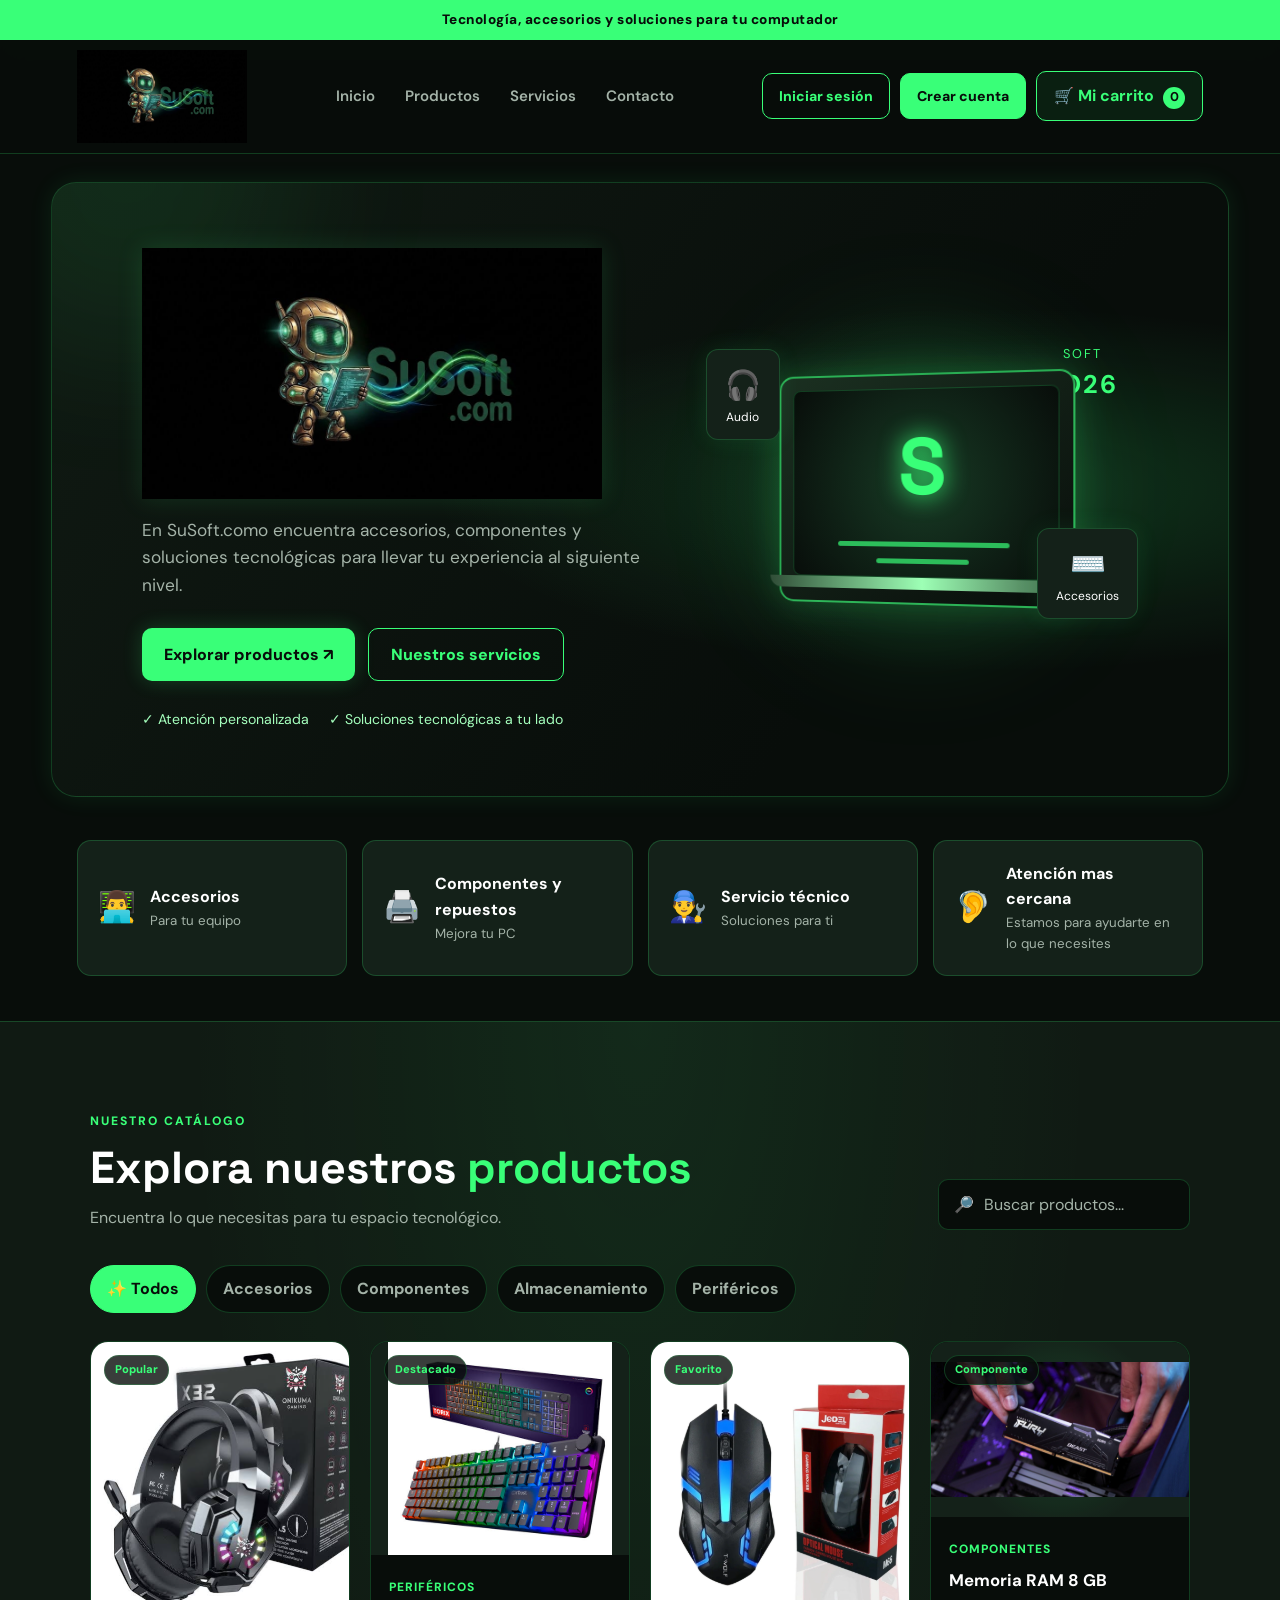
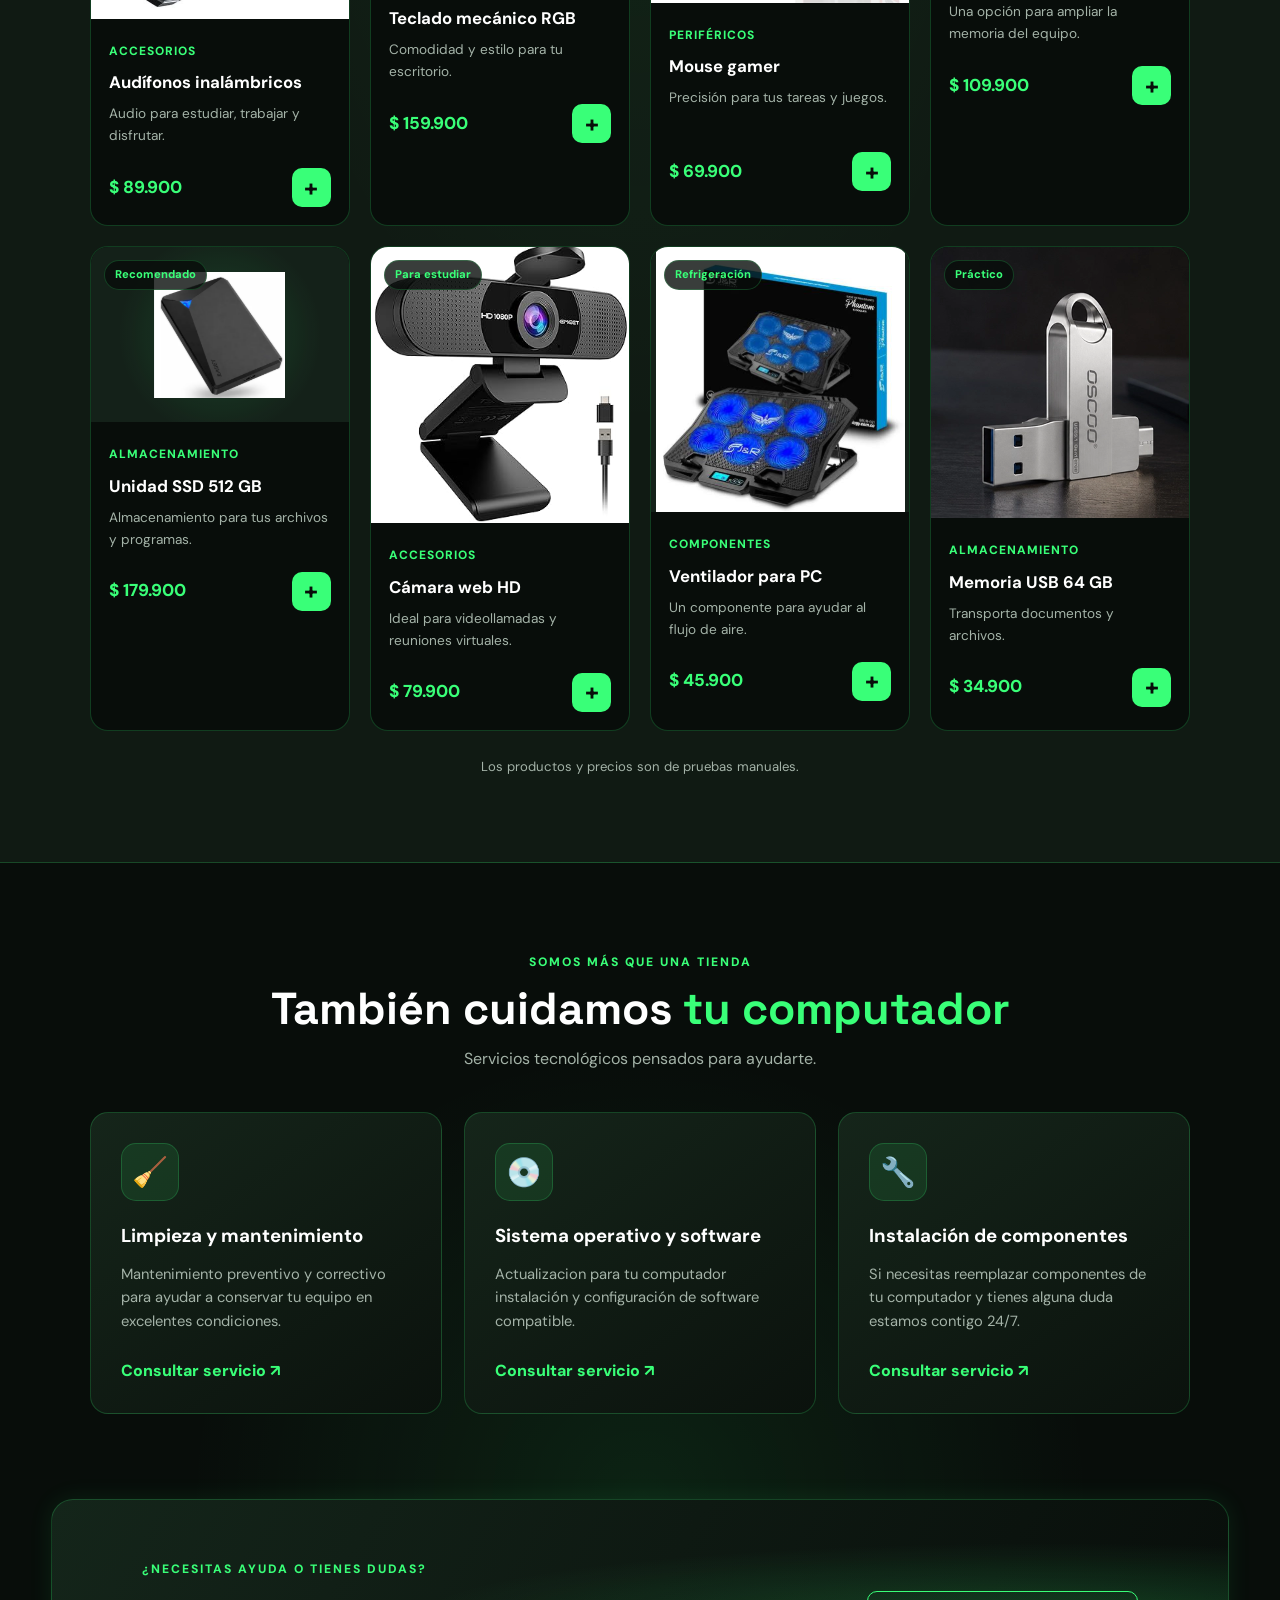
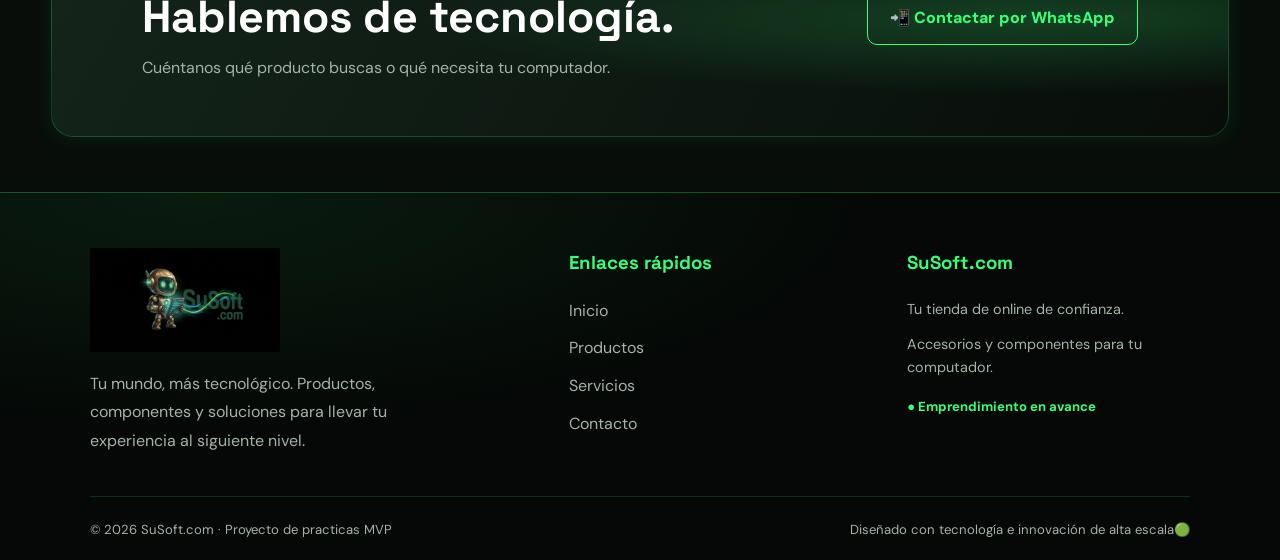
==== commit 7891dec4: "Agregar  configuracion" ====
--- a/frontend/index.html
+++ b/frontend/index.html
@@ -13,7 +13,7 @@
 <body>
 
     <div class="top-bar">
-        🚀 Tecnología, accesorios y soluciones para tu computador
+        Tecnología, accesorios y soluciones para tu computador
     </div>
 
     <header class="header">
@@ -61,7 +61,7 @@
                 >
 
                 <p>
-                    Encuentra accesorios, componentes y soluciones tecnológicas
+                    En SuSoft.como encuentra accesorios, componentes y soluciones tecnológicas
                     para llevar tu experiencia al siguiente nivel.
                 </p>
 
@@ -72,7 +72,7 @@
 
                 <div class="hero-points">
                     <span>✓ Atención personalizada</span>
-                    <span>✓ Soluciones tecnológicas</span>
+                    <span>✓ Soluciones tecnológicas a tu lado</span>
                 </div>
 
             </div>
@@ -99,7 +99,7 @@
                 </div>
 
                 <div class="hero-badge">
-                    TECH<br><strong>2026</strong>
+                    SOFT<br><strong>2026</strong>
                 </div>
 
             </div>
@@ -110,7 +110,7 @@
         <section class="benefits">
 
             <article>
-                <span>💻</span>
+                <span>👨‍💻</span>
                 <div>
                     <strong>Accesorios</strong>
                     <small>Para tu equipo</small>
@@ -118,15 +118,15 @@
             </article>
 
             <article>
-                <span>🧩</span>
+                <span>🖨️</span>
                 <div>
-                    <strong>Componentes</strong>
+                    <strong>Componentes y repuestos</strong>
                     <small>Mejora tu PC</small>
                 </div>
             </article>
 
             <article>
-                <span>🛠️</span>
+                <span>👨‍🔧</span>
                 <div>
                     <strong>Servicio técnico</strong>
                     <small>Soluciones para ti</small>
@@ -134,10 +134,10 @@
             </article>
 
             <article>
-                <span>💬</span>
+                <span>🦻</span>
                 <div>
-                    <strong>Atención cercana</strong>
-                    <small>Estamos para ayudarte</small>
+                    <strong>Atención mas cercana</strong>
+                    <small>Estamos para ayudarte en lo que necesites</small>
                 </div>
             </article>
 
@@ -173,19 +173,19 @@
                 </button>
 
                 <button type="button" class="category" data-category="Accesorios">
-                    🎧 Accesorios
+                     Accesorios
                 </button>
 
                 <button type="button" class="category" data-category="Componentes">
-                    🧩 Componentes
+                     Componentes
                 </button>
 
                 <button type="button" class="category" data-category="Almacenamiento">
-                    💾 Almacenamiento
+                     Almacenamiento
                 </button>
 
                 <button type="button" class="category" data-category="Periféricos">
-                    ⌨️ Periféricos
+                     Periféricos
                 </button>
 
             </div>
@@ -195,7 +195,7 @@
             </div>
 
             <p class="catalog-note">
-                Los productos y precios mostrados son de demostración para el MVP académico.
+                Los productos y precios son de pruebas manuales.
             </p>
 
         </section>
@@ -204,7 +204,7 @@
         <section class="services-section section" id="servicios">
 
             <div class="section-heading centered">
-                <span class="eyebrow">MÁS QUE UNA TIENDA</span>
+                <span class="eyebrow">SOMOS MÁS QUE UNA TIENDA</span>
                 <h2>También cuidamos <span>tu computador</span></h2>
                 <p>Servicios tecnológicos pensados para ayudarte.</p>
             </div>
@@ -215,8 +215,8 @@
                     <div class="service-icon">🧹</div>
                     <h3>Limpieza y mantenimiento</h3>
                     <p>
-                        Mantenimiento preventivo para ayudar a conservar
-                        tu equipo en buenas condiciones.
+                        Mantenimiento preventivo y correctivo para ayudar a conservar
+                        tu equipo en excelentes condiciones.
                     </p>
                     <a href="#contacto">Consultar servicio ↗</a>
                 </article>
@@ -225,7 +225,8 @@
                     <div class="service-icon">💿</div>
                     <h3>Sistema operativo y software</h3>
                     <p>
-                        Orientación para instalación y configuración
+                        Actualizacion para tu computador 
+                        instalación y configuración
                         de software compatible.
                     </p>
                     <a href="#contacto">Consultar servicio ↗</a>
@@ -235,8 +236,9 @@
                     <div class="service-icon">🔧</div>
                     <h3>Instalación de componentes</h3>
                     <p>
-                        Asesoría para actualizar o reemplazar
-                        componentes de tu computador.
+                        Si necesitas reemplazar
+                        componentes de tu computador
+                        y tienes alguna duda estamos contigo 24/7.
                     </p>
                     <a href="#contacto">Consultar servicio ↗</a>
                 </article>
@@ -249,7 +251,7 @@
         <section class="contact-section" id="contacto">
 
             <div>
-                <span class="eyebrow">¿NECESITAS AYUDA?</span>
+                <span class="eyebrow">¿NECESITAS AYUDA O TIENES DUDAS?</span>
                 <h2>Hablemos de tecnología.</h2>
                 <p>
                     Cuéntanos qué producto buscas o qué necesita tu computador.
@@ -258,11 +260,11 @@
 
             <a
                 class="btn btn-light"
-                href="https://wa.me/"
+                href="https://wa.me/573107806244"
                 target="_blank"
                 rel="noopener noreferrer"
             >
-                💬 Contactar por WhatsApp
+                📲 Contactar por WhatsApp
             </a>
 
         </section>
@@ -301,16 +303,16 @@
 
             <div class="footer-info">
                 <h3>SuSoft.com</h3>
-                <p>Tu tienda de tecnología.</p>
+                <p>Tu tienda de online de confianza.</p>
                 <p>Accesorios y componentes para tu computador.</p>
-                <span class="footer-status">● Proyecto en desarrollo</span>
+                <span class="footer-status">● Emprendimiento en avance</span>
             </div>
 
         </div>
 
         <div class="footer-bottom">
-            <p>© 2026 SuSoft.com · Proyecto académico MVP</p>
-            <span>Diseñado con tecnología e innovación 🟢</span>
+            <p>© 2026 SuSoft.com · Proyecto de practicas MVP</p>
+            <span>Diseñado con tecnología e innovación de alta escala🟢</span>
         </div>
 
     </footer>
